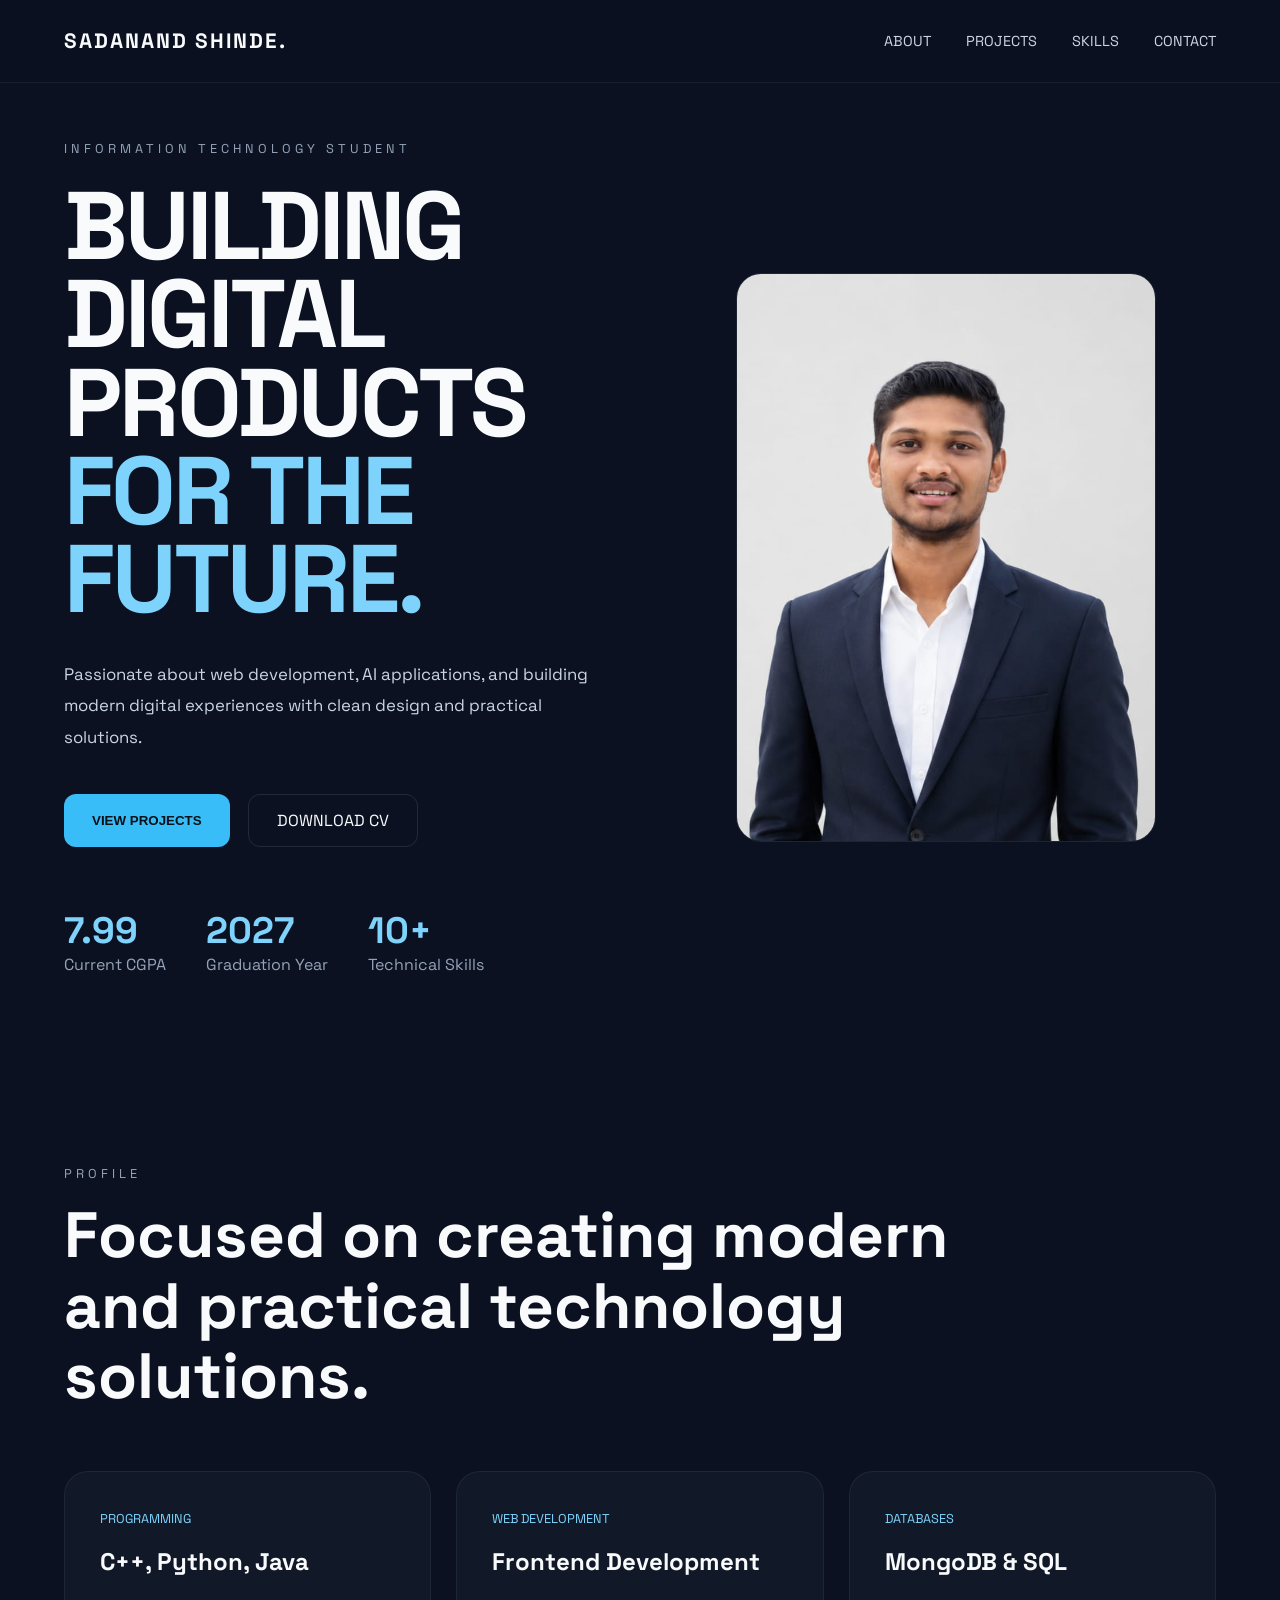
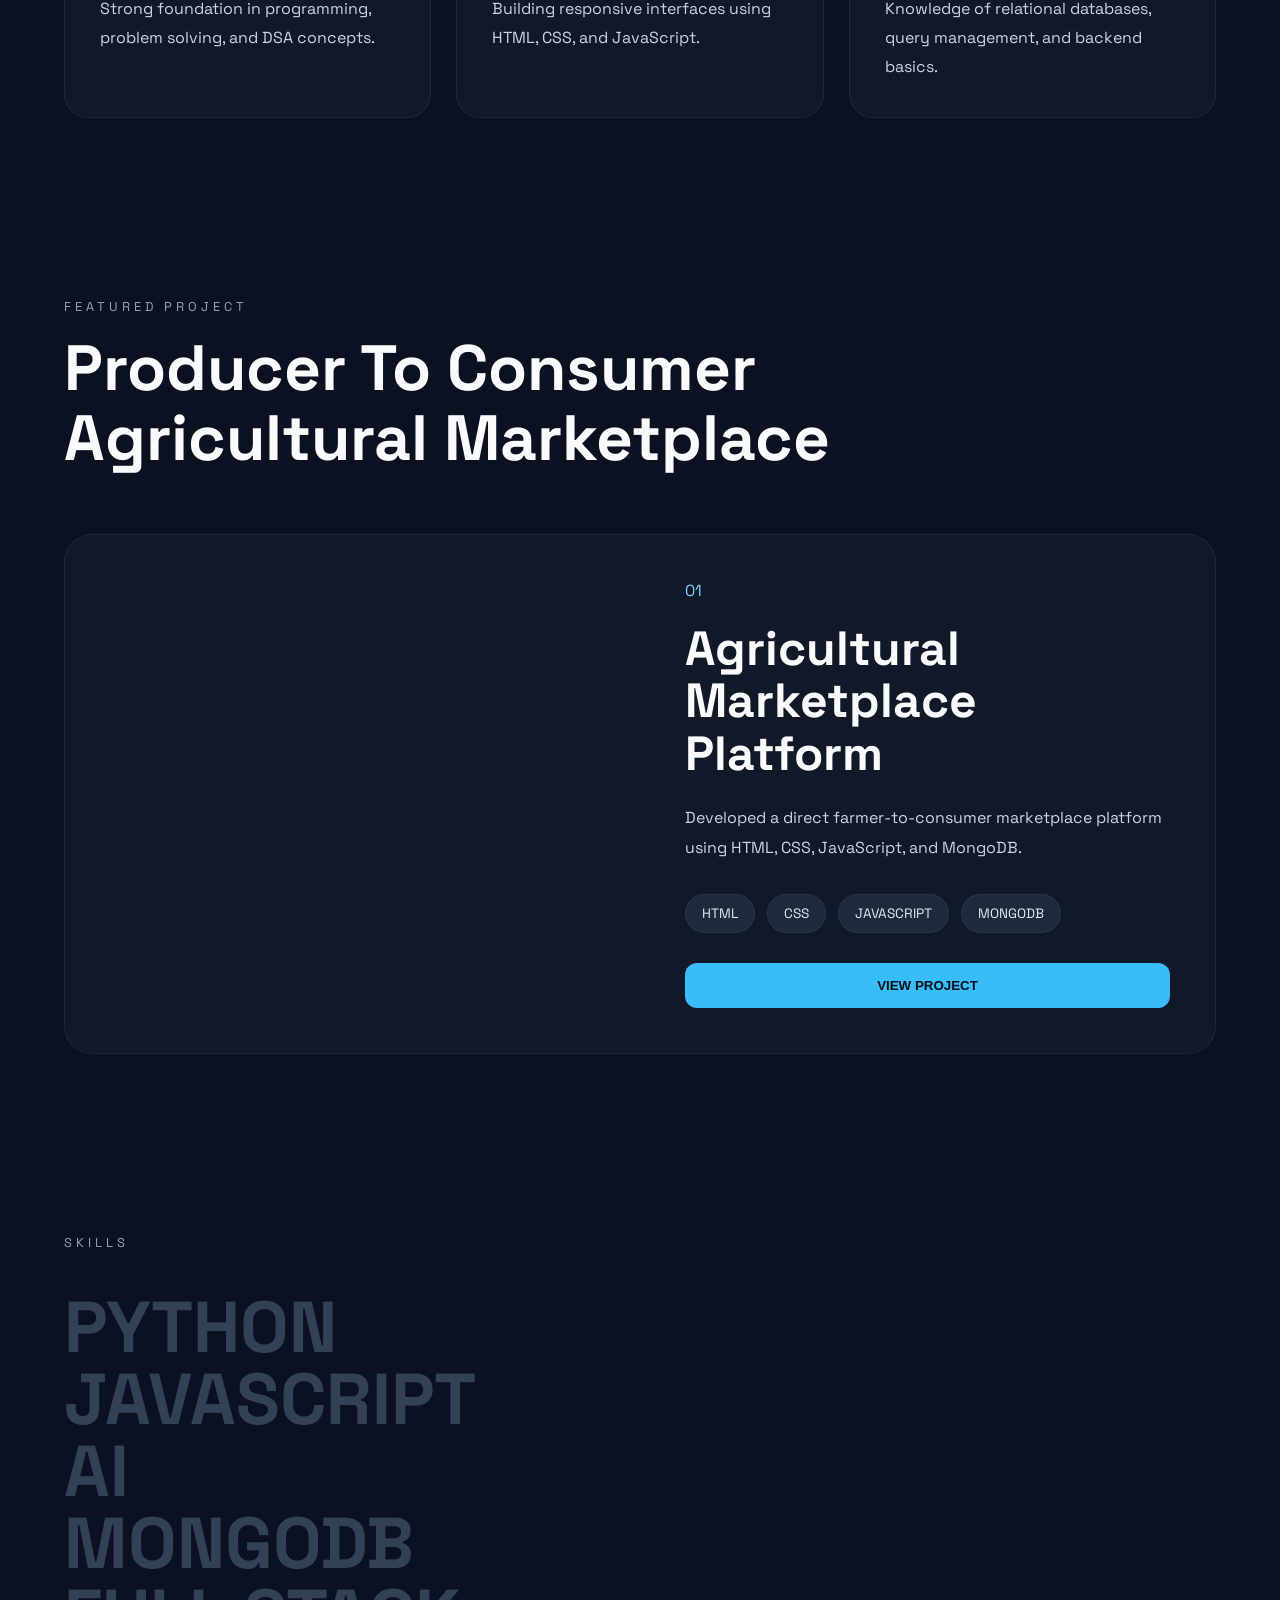
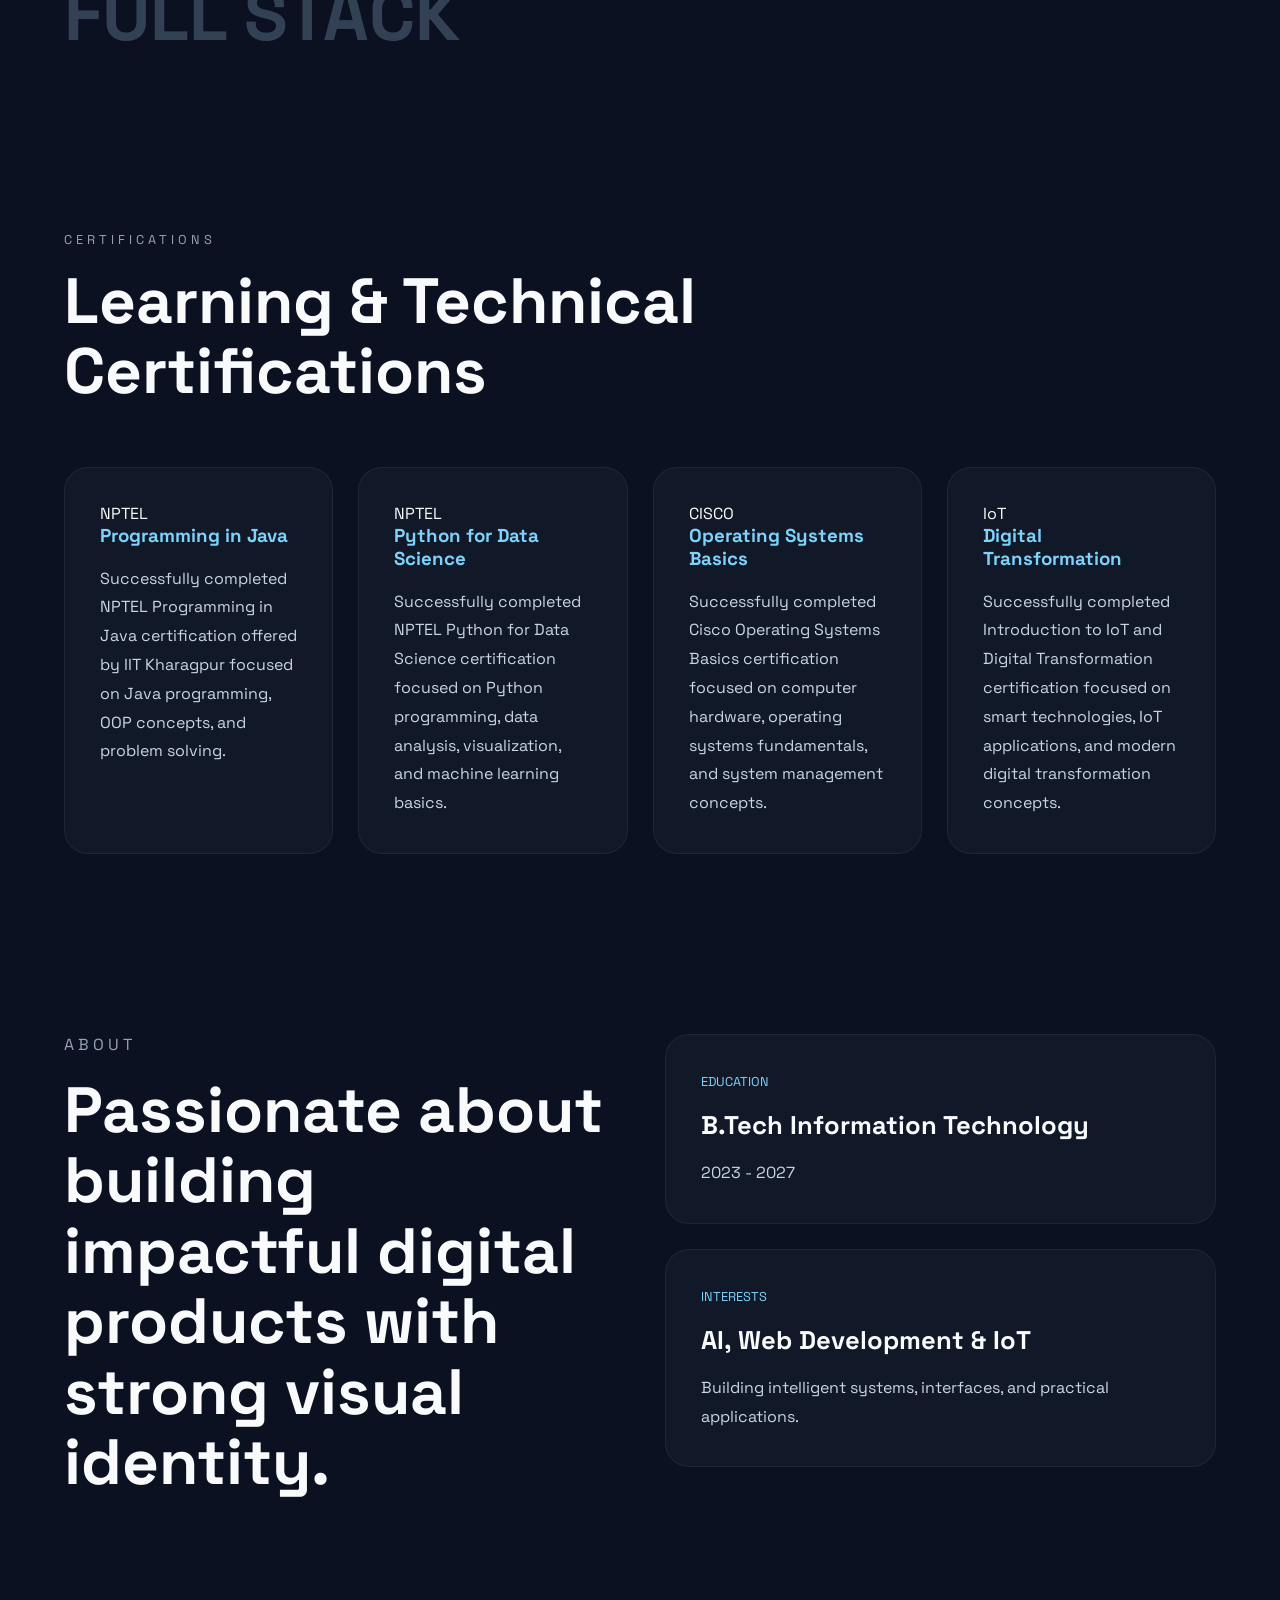
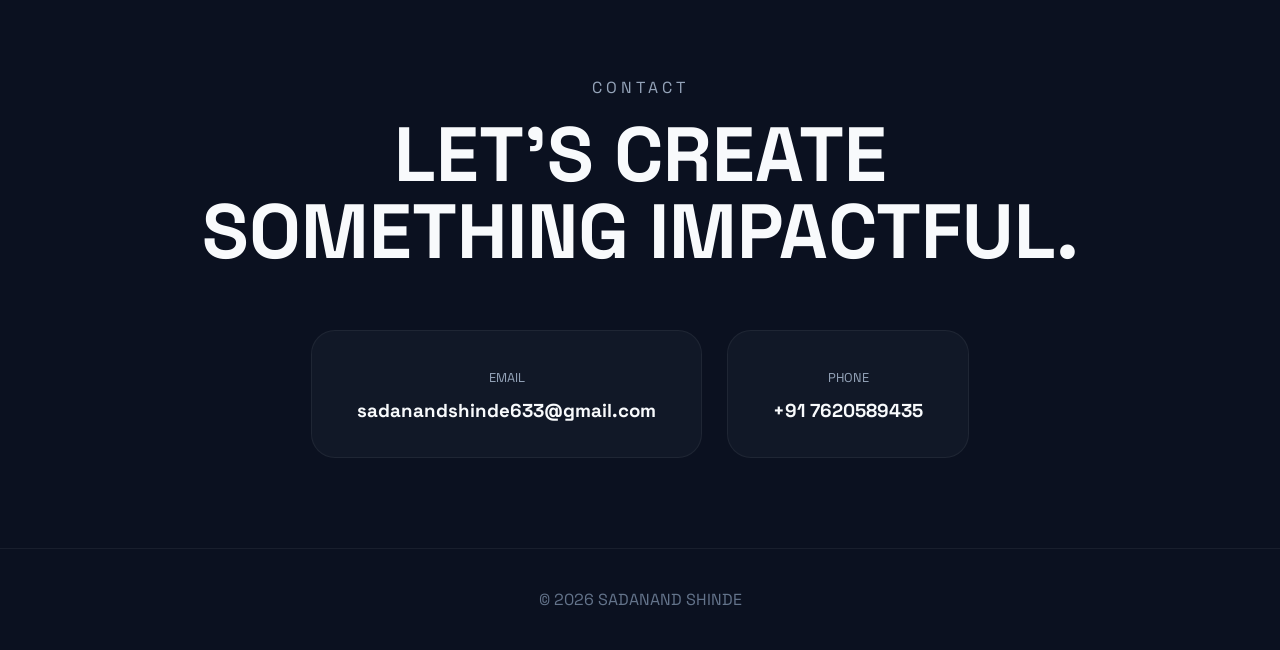
==== index.html @ 01c7fc52 "portfolio upload" ====
<!-- index.html -->

<!DOCTYPE html>
<html lang="en">
<head>
  <meta charset="UTF-8" />
  <meta name="viewport" content="width=device-width, initial-scale=1.0"/>

  <title>Sadanand Shinde | Portfolio</title>

  <link rel="stylesheet" href="style.css">

  <link rel="preconnect" href="https://fonts.googleapis.com">
  <link rel="preconnect" href="https://fonts.gstatic.com" crossorigin>

  <link href="https://fonts.googleapis.com/css2?family=Space+Grotesk:wght@300;400;500;700&display=swap" rel="stylesheet">
</head>

<body>

  <!-- NAVBAR -->

  <nav>

    <h1>SADANAND SHINDE.</h1>

    <div class="nav-links">
      <a href="#about">ABOUT</a>
      <a href="#projects">PROJECTS</a>
      <a href="#skills">SKILLS</a>
      <a href="#contact">CONTACT</a>
    </div>

  </nav>



  <!-- HERO SECTION -->

  <section class="hero">

    <div class="hero-content">

      <p class="small-text">
        INFORMATION TECHNOLOGY STUDENT
      </p>

      <h1>
        BUILDING <br>
        DIGITAL <br>
        PRODUCTS <br>
        <span>FOR THE FUTURE.</span>
      </h1>

      <p class="hero-description">
        Passionate about web development, AI applications,
        and building modern digital experiences with clean
        design and practical solutions.
      </p>

      <div class="hero-buttons">

        <button>
          VIEW PROJECTS
        </button>

       <a href="resume.pdf" download class="outline-btn">
        DOWNLOAD CV
       </a>

      </div>


      <!-- STATS -->

      <div class="hero-stats">

        <div>
          <h2>7.99</h2>
          <p>Current CGPA</p>
        </div>

        <div>
          <h2>2027</h2>
          <p>Graduation Year</p>
        </div>

        <div>
          <h2>10+</h2>
          <p>Technical Skills</p>
        </div>

      </div>

    </div>



    <!-- IMAGE -->

    <div class="hero-image">

      <img src="photo.jpeg">

    </div>

  </section>



  <!-- PROFILE -->

  <section class="profile">

    <div class="section-title">

      <p>PROFILE</p>

      <h2>
        Focused on creating modern
        and practical technology solutions.
      </h2>

    </div>


    <div class="profile-grid">

      <div class="profile-card">

        <span>PROGRAMMING</span>

        <h3>C++, Python, Java</h3>

        <p>
          Strong foundation in programming,
          problem solving, and DSA concepts.
        </p>

      </div>


      <div class="profile-card">

        <span>WEB DEVELOPMENT</span>

        <h3>Frontend Development</h3>

        <p>
          Building responsive interfaces using
          HTML, CSS, and JavaScript.
        </p>

      </div>


      <div class="profile-card">

        <span>DATABASES</span>

        <h3>MongoDB & SQL</h3>

        <p>
          Knowledge of relational databases,
          query management, and backend basics.
        </p>

      </div>

    </div>

  </section>



  <!-- PROJECT -->

  <section class="projects" id="projects">

    <div class="section-title">

      <p>FEATURED PROJECT</p>

      <h2>
        Producer To Consumer
        Agricultural Marketplace
      </h2>

    </div>


    <div class="project-box">

      <div class="project-image"></div>


      <div class="project-content">

        <span>01</span>

        <h3>
          Agricultural Marketplace Platform
        </h3>

        <p>
          Developed a direct farmer-to-consumer
          marketplace platform using HTML,
          CSS, JavaScript, and MongoDB.
        </p>


        <div class="stack">

          <div>HTML</div>
          <div>CSS</div>
          <div>JAVASCRIPT</div>
          <div>MONGODB</div>

        </div>


        <button>
          VIEW PROJECT
        </button>

      </div>

    </div>

  </section>



  <!-- SKILLS -->

  <section class="skills" id="skills">

    <div class="section-title">

      <p>SKILLS</p>

    </div>


    <div class="skills-text">

      <h2>PYTHON</h2>
      <h2>JAVASCRIPT</h2>
      <h2>AI</h2>
      <h2>MONGODB</h2>
      <h2>FULL STACK</h2>

    </div>

  </section>



  <!-- CERTIFICATIONS -->

  <section class="certifications">

    <div class="section-title">

      <p>CERTIFICATIONS</p>

      <h2>
        Learning & Technical Certifications
      </h2>

    </div>


    <div class="certification-grid">
         <!-- JAVA -->

    <div class="certification-card">

      <span>NPTEL</span>

      <h3>
        Programming in Java
      </h3>

      <p>
        Successfully completed NPTEL Programming in Java
        certification offered by IIT Kharagpur focused on
        Java programming, OOP concepts, and problem solving.
      </p>

    </div>

     <!-- PYTHON -->

<div class="certification-card">

  <span>NPTEL</span>

  <h3>
    Python for Data Science
  </h3>

  <p>
    Successfully completed NPTEL Python for Data Science
    certification focused on Python programming,
    data analysis, visualization, and machine learning basics.
  </p>

</div>


     <!-- CISCO -->

<div class="certification-card">

  <span>CISCO</span>

  <h3>
    Operating Systems Basics
  </h3>

  <p>
    Successfully completed Cisco Operating Systems Basics
    certification focused on computer hardware,
    operating systems fundamentals, and system management concepts.
  </p>

</div>



<!-- IoT -->

<div class="certification-card">

  <span>IoT</span>

  <h3>
    Digital Transformation
  </h3>

  <p>
    Successfully completed Introduction to IoT and Digital Transformation
    certification focused on smart technologies,
    IoT applications, and modern digital transformation concepts.
  </p>

</div>
  </section>



  <!-- ABOUT -->

  <section class="about" id="about">

    <div class="about-left">

      <p>ABOUT</p>

      <h2>
        Passionate about building
        impactful digital products
        with strong visual identity.
      </h2>

    </div>


    <div class="about-right">

      <div class="about-card">

        <span>EDUCATION</span>

        <h3>
          B.Tech Information Technology
        </h3>

        <p>
          2023 - 2027
        </p>

      </div>


      <div class="about-card">

        <span>INTERESTS</span>

        <h3>
          AI, Web Development & IoT
        </h3>

        <p>
          Building intelligent systems,
          interfaces, and practical applications.
        </p>

      </div>

    </div>

  </section>



  <!-- CONTACT -->

  <section class="contact" id="contact">

    <p>CONTACT</p>

    <h2>
      LET'S CREATE <br>
      SOMETHING IMPACTFUL.
    </h2>


    <div class="contact-info">

      <div>

        <span>EMAIL</span>

        <h3>
          sadanandshinde633@gmail.com
        </h3>

      </div>


      <div>

        <span>PHONE</span>

        <h3>
          +91 7620589435
        </h3>

      </div>

    </div>

  </section>



  <!-- FOOTER -->

  <footer>

    © 2026 SADANAND SHINDE

  </footer>

</body>
</html>
---- style.css ----
/* style.css */

*{
  margin:0;
  padding:0;
  box-sizing:border-box;
}

html{
  scroll-behavior:smooth;
}

body{
  font-family:'Space Grotesk',sans-serif;
  background:#0b1120;
  color:#f8fafc;
  overflow-x:hidden;
}



/* NAVBAR */

nav{
  width:100%;
  padding:28px clamp(20px,5vw,7%);
  display:flex;
  justify-content:space-between;
  align-items:center;

  position:fixed;
  top:0;
  z-index:1000;

  background:rgba(11,17,32,0.9);

  backdrop-filter:blur(10px);

  border-bottom:
  1px solid rgba(255,255,255,0.06);
}

nav h1{
  font-size:1.3rem;
  letter-spacing:2px;
}

.nav-links{
  display:flex;
  gap:35px;
}

.nav-links a{
  text-decoration:none;
  color:#cbd5e1;
  transition:0.3s;
  font-size:0.9rem;
}

.nav-links a:hover{
  color:#7dd3fc;
}



/* HERO */

.hero{
  min-height:100vh;

  padding:
  140px clamp(20px,5vw,7%)
  100px;

  display:grid;

  grid-template-columns:
  repeat(auto-fit,minmax(320px,1fr));

  gap:70px;

  align-items:center;
}

.small-text{
  font-size:0.8rem;
  letter-spacing:4px;
  color:#94a3b8;
  margin-bottom:25px;
}

.hero h1{

  font-size:
  clamp(3rem,8vw,6rem);

  line-height:0.92;

  font-weight:700;

  letter-spacing:-3px;
}

.hero h1 span{
  color:#7dd3fc;
}

.hero-description{
  margin-top:35px;
  max-width:600px;

  color:#cbd5e1;

  line-height:1.9;

  font-size:1.05rem;
}



/* BUTTONS */

.hero-buttons{
  margin-top:40px;

  display:flex;
  gap:18px;

  flex-wrap:wrap;
}

.hero-buttons button,
.project-content button{

  padding:15px 28px;

  border:none;

  border-radius:12px;

  cursor:pointer;

  transition:0.3s;

  font-weight:600;
}

.hero-buttons button,
.project-content button{
  background:#38bdf8;
  color:#081018;
}

.hero-buttons button:hover,
.project-content button:hover{
  transform:translateY(-4px);
}

.outline{
  background:transparent !important;

  color:#f8fafc !important;

  border:
  1px solid rgba(255,255,255,0.1)
  !important;
}



/* HERO IMAGE */

.hero-image{
  display:flex;
  justify-content:center;
}

.hero-image img{
  width:100%;
  max-width:420px;

  border-radius:25px;

  border:
  1px solid rgba(255,255,255,0.08);

  display:block;
}



/* STATS */

.hero-stats{
  margin-top:60px;

  display:flex;
  gap:40px;

  flex-wrap:wrap;
}

.hero-stats h2{
  font-size:2.3rem;
  color:#7dd3fc;
}

.hero-stats p{
  color:#94a3b8;
}



/* GENERAL */

section{
  padding:
  90px clamp(20px,5vw,7%);
}

.section-title p{
  color:#94a3b8;

  letter-spacing:4px;

  margin-bottom:18px;

  font-size:0.8rem;
}

.section-title h2{

  font-size:
  clamp(2rem,5vw,4rem);

  line-height:1.1;

  max-width:900px;
}



/* PROFILE */

.profile-grid{
  margin-top:60px;

  display:grid;

  grid-template-columns:
  repeat(auto-fit,minmax(260px,1fr));

  gap:25px;
}

.profile-card{
  background:#111827;

  border:
  1px solid rgba(255,255,255,0.06);

  border-radius:24px;

  padding:35px;
}

.profile-card span{
  color:#7dd3fc;

  font-size:0.8rem;
}

.profile-card h3{
  margin:18px 0;

  font-size:1.5rem;
}

.profile-card p{
  color:#cbd5e1;

  line-height:1.8;
}



/* PROJECT */

.project-box{
  margin-top:60px;

  background:#111827;

  border:
  1px solid rgba(255,255,255,0.06);

  border-radius:28px;

  overflow:hidden;

  display:grid;

  grid-template-columns:
  repeat(auto-fit,minmax(300px,1fr));
}

.project-image{
  min-height:450px;

  background:
  url('https://images.unsplash.com/photo-1498050108023-c5249f4df085?q=80&w=1200&auto=format&fit=crop')
  center/cover;
}

.project-content{
  padding:45px;

  display:flex;

  flex-direction:column;

  justify-content:center;
}

.project-content span{
  color:#7dd3fc;
}

.project-content h3{

  font-size:
  clamp(2rem,4vw,3rem);

  margin:22px 0;

  line-height:1.1;
}

.project-content p{
  color:#cbd5e1;

  line-height:1.9;
}



/* STACK */

.stack{
  display:flex;

  flex-wrap:wrap;

  gap:12px;

  margin:30px 0;
}

.stack div{
  padding:10px 16px;

  background:#1e293b;

  border-radius:100px;

  color:#e2e8f0;

  font-size:0.85rem;

  border:
  1px solid rgba(255,255,255,0.05);
}



/* SKILLS */

.skills-text{
  margin-top:40px;
}

.skills-text h2{

  font-size:
  clamp(2rem,6vw,4.5rem);

  color:#334155;

  transition:0.3s;

  line-height:1;
}

.skills-text h2:hover{
  color:#f8fafc;

  padding-left:10px;
}



/* CERTIFICATIONS */

.certification-grid{
  margin-top:60px;

  display:grid;

  grid-template-columns:
  repeat(auto-fit,minmax(260px,1fr));

  gap:25px;
}

.certification-card{
  background:#111827;

  padding:35px;

  border-radius:24px;

  border:
  1px solid rgba(255,255,255,0.06);
}

.certification-card h3{
  color:#7dd3fc;

  margin-bottom:18px;
}

.certification-card p{
  color:#cbd5e1;

  line-height:1.8;
}



/* ABOUT */

.about{
  display:grid;

  grid-template-columns:
  repeat(auto-fit,minmax(300px,1fr));

  gap:50px;
}

.about-left p{
  color:#94a3b8;

  letter-spacing:4px;

  margin-bottom:20px;
}

.about-left h2{

  font-size:
  clamp(2rem,5vw,4rem);

  line-height:1.1;
}

.about-right{
  display:flex;

  flex-direction:column;

  gap:25px;
}

.about-card{
  background:#111827;

  padding:35px;

  border-radius:24px;

  border:
  1px solid rgba(255,255,255,0.06);
}

.about-card span{
  color:#7dd3fc;

  font-size:0.8rem;
}

.about-card h3{
  margin:18px 0;

  font-size:1.6rem;
}

.about-card p{
  color:#cbd5e1;

  line-height:1.8;
}



/* CONTACT */

.contact{
  text-align:center;
}

.contact p{
  color:#94a3b8;

  letter-spacing:4px;

  margin-bottom:18px;
}

.contact h2{

  font-size:
  clamp(2.5rem,6vw,5rem);

  line-height:1;
}

.contact-info{
  margin-top:60px;

  display:flex;

  justify-content:center;

  flex-wrap:wrap;

  gap:25px;
}

.contact-info div{
  background:#111827;

  padding:35px 45px;

  border-radius:24px;

  border:
  1px solid rgba(255,255,255,0.06);
}

.contact-info span{
  color:#94a3b8;

  font-size:0.8rem;
}

.contact-info h3{
  margin-top:12px;
}



/* FOOTER */

footer{
  padding:40px;

  text-align:center;

  color:#64748b;

  border-top:
  1px solid rgba(255,255,255,0.06);
}



/* MOBILE */

@media(max-width:1000px){

  .hero,
  .about{
    text-align:center;
  }

  .hero-buttons,
  .hero-stats,
  .contact-info{
    justify-content:center;
  }

  .nav-links{
    display:none;
  }

  .project-content,
  .profile-card,
  .certification-card,
  .about-card{
    padding:30px;
  }
}

.outline-btn{
  padding:15px 28px;
  border-radius:12px;
  border:1px solid rgba(255,255,255,0.1);
  text-decoration:none;
  color:#f8fafc;
  transition:0.3s;
}

.outline-btn:hover{
  background:#38bdf8;
  color:#081018;
}
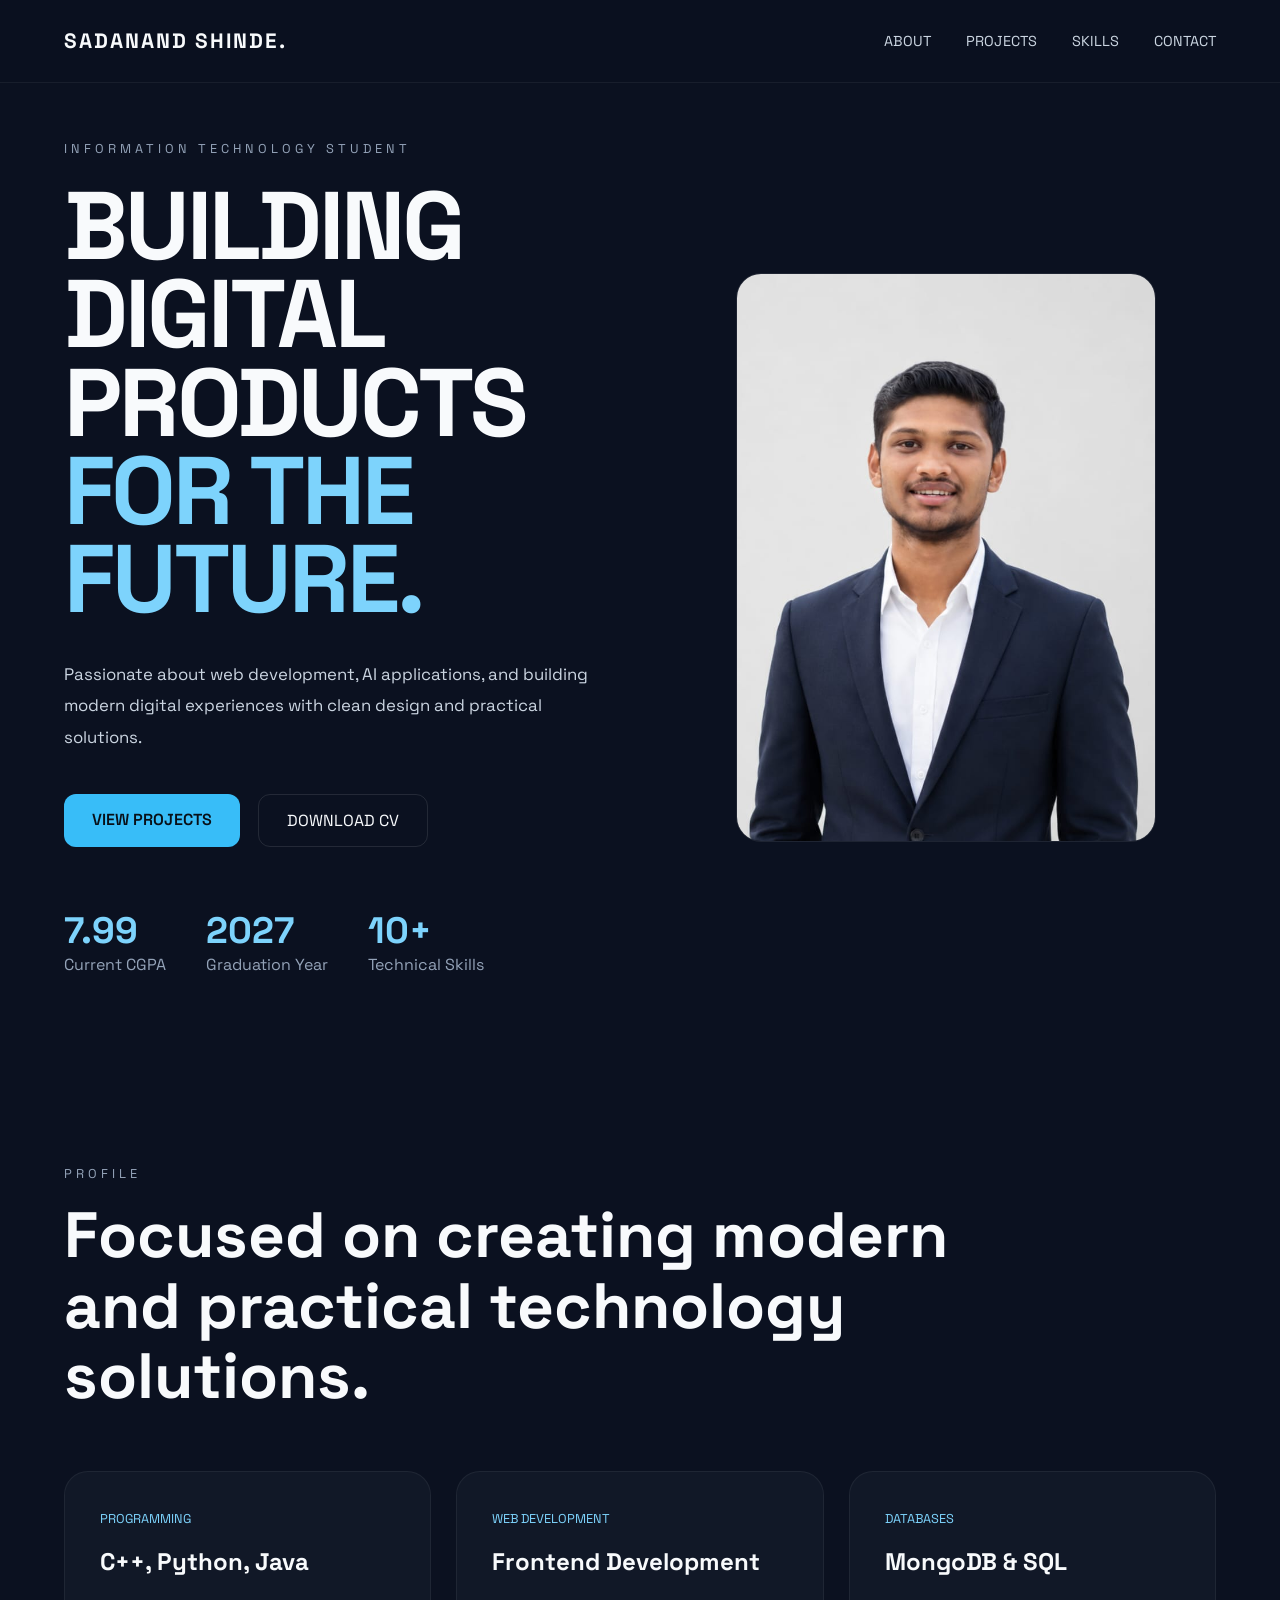
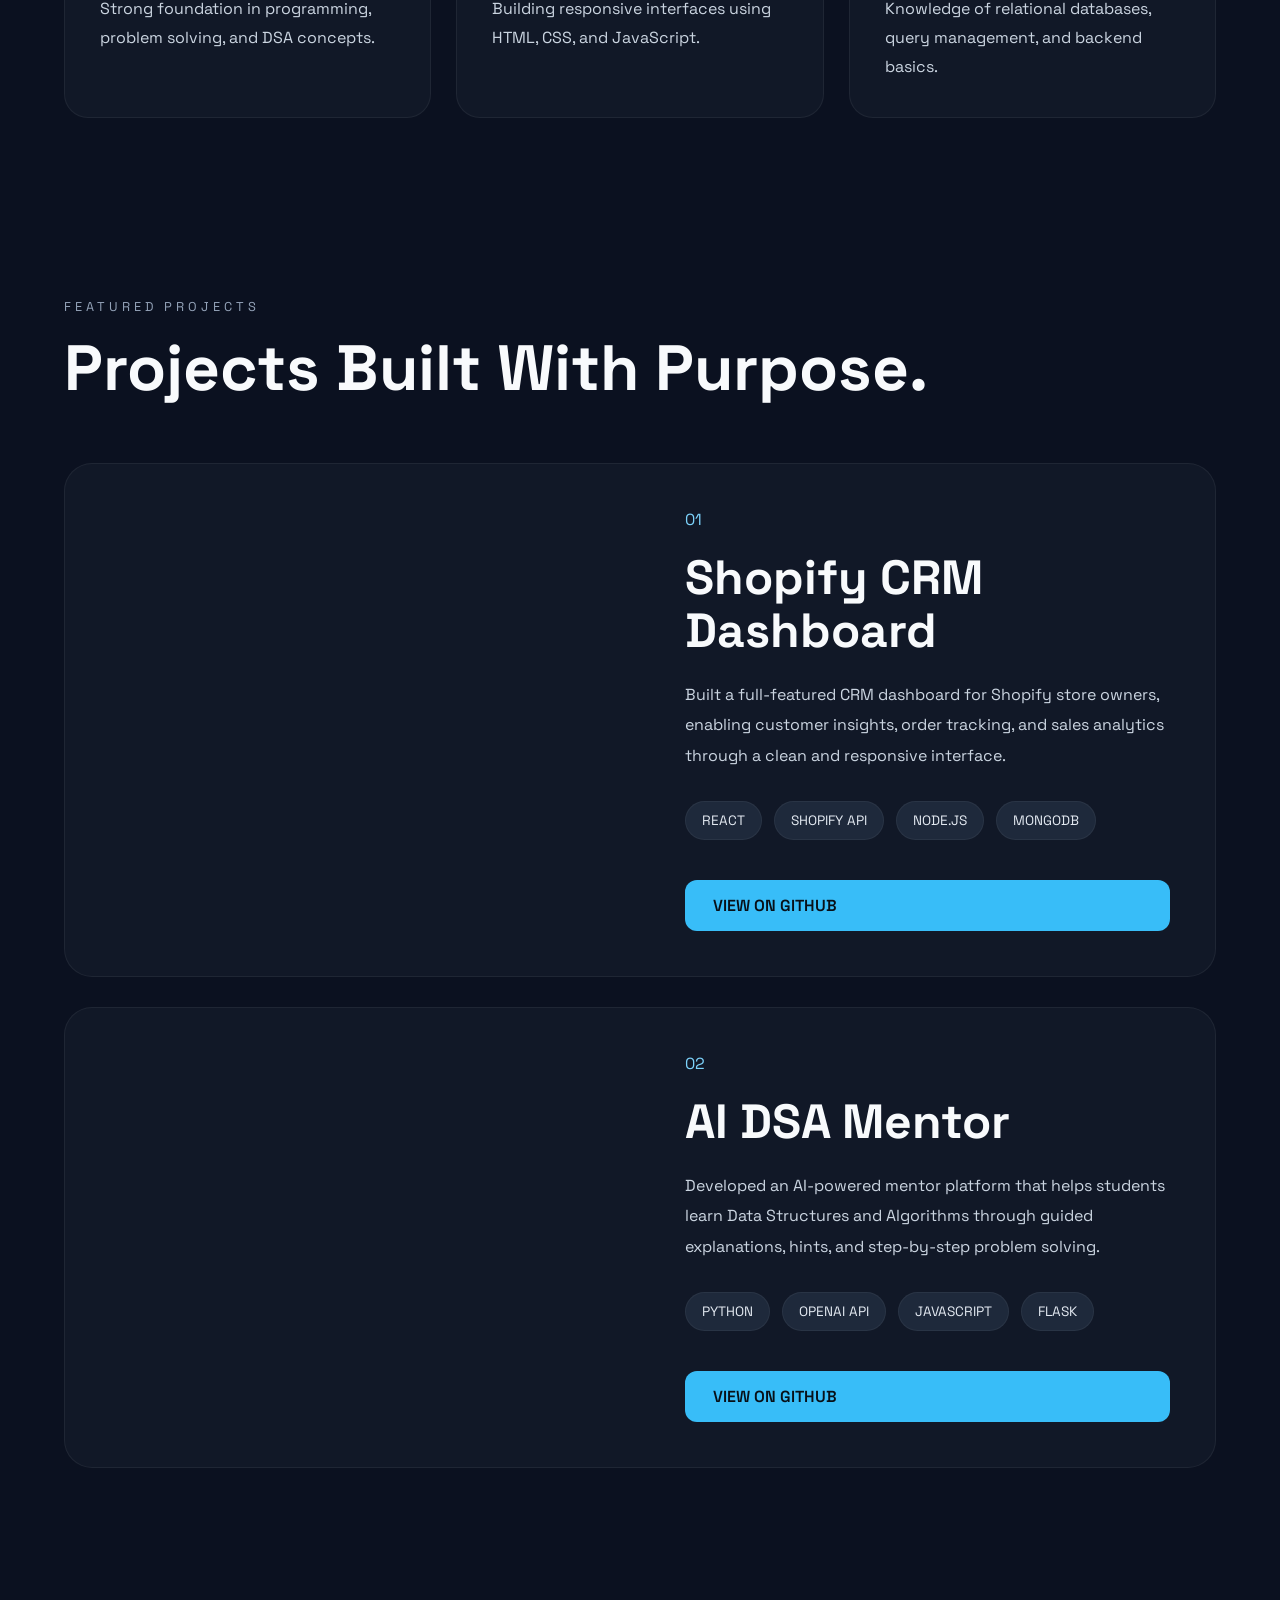
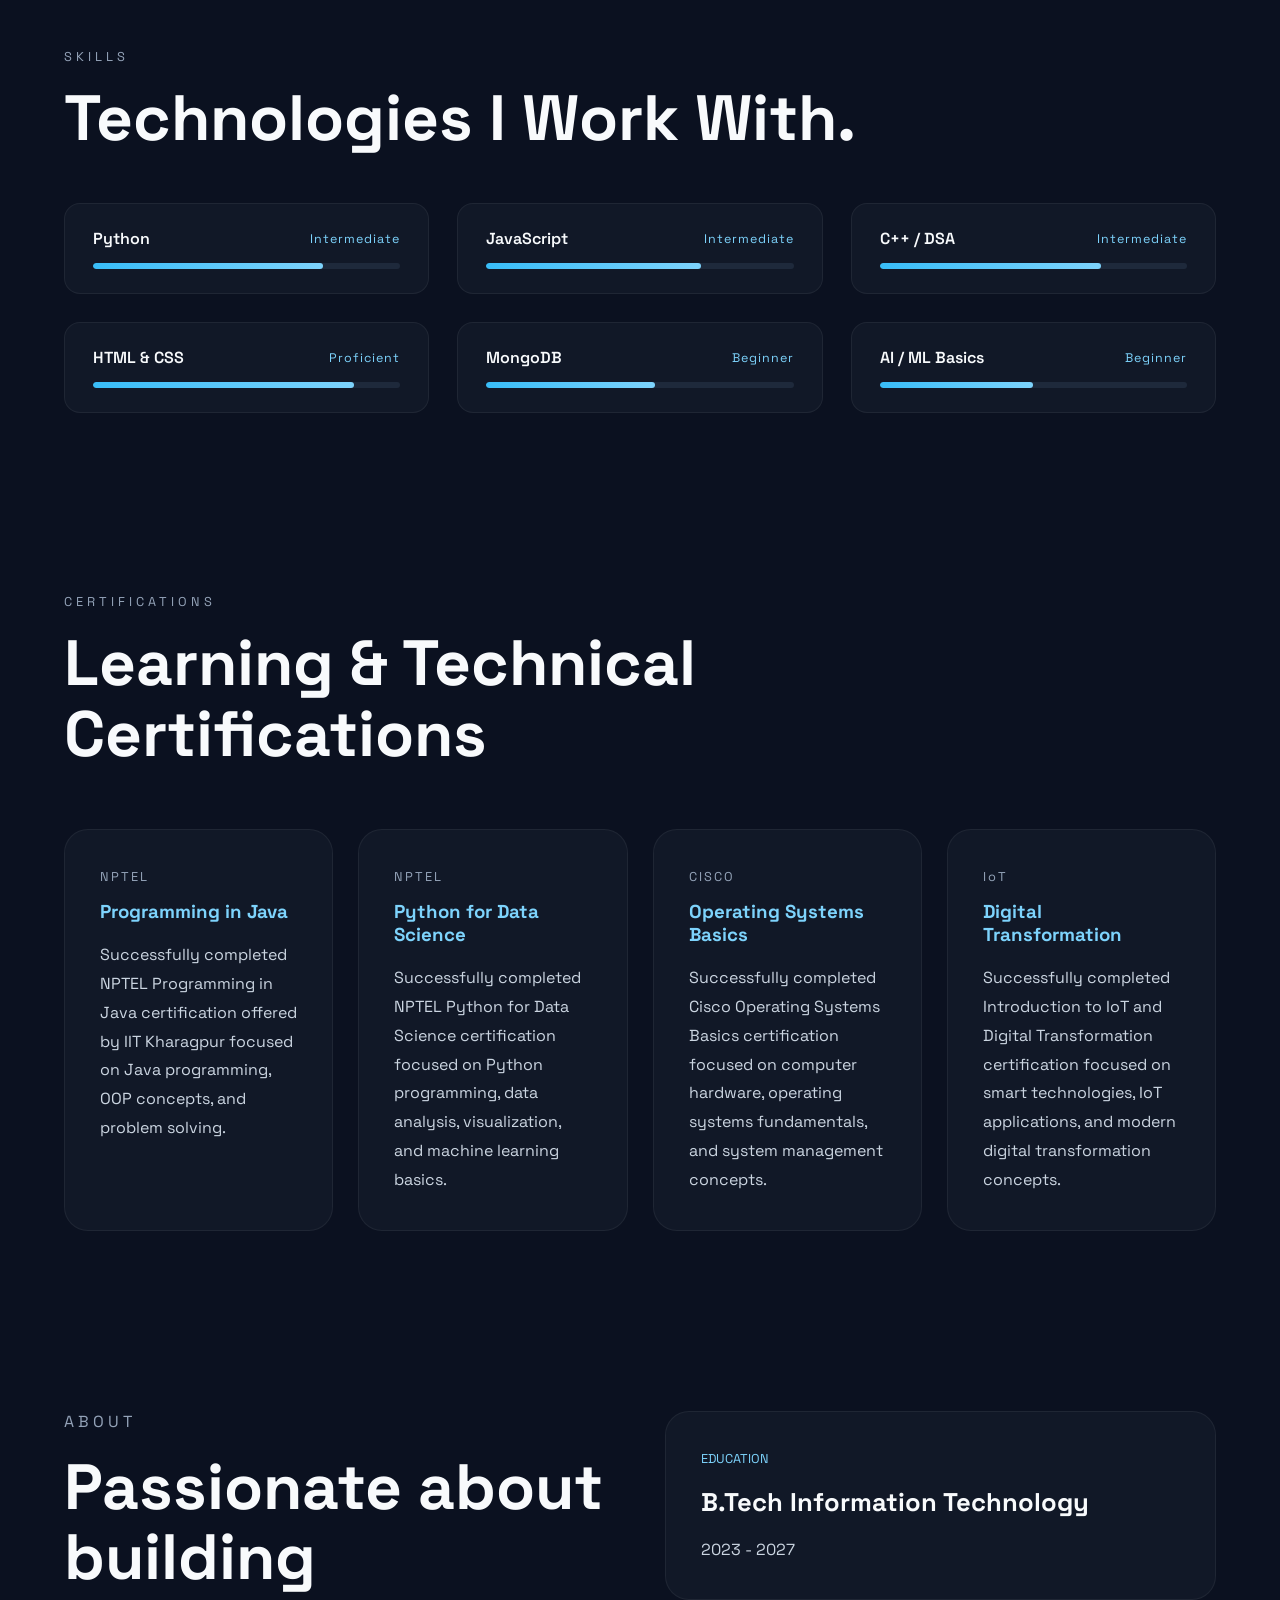
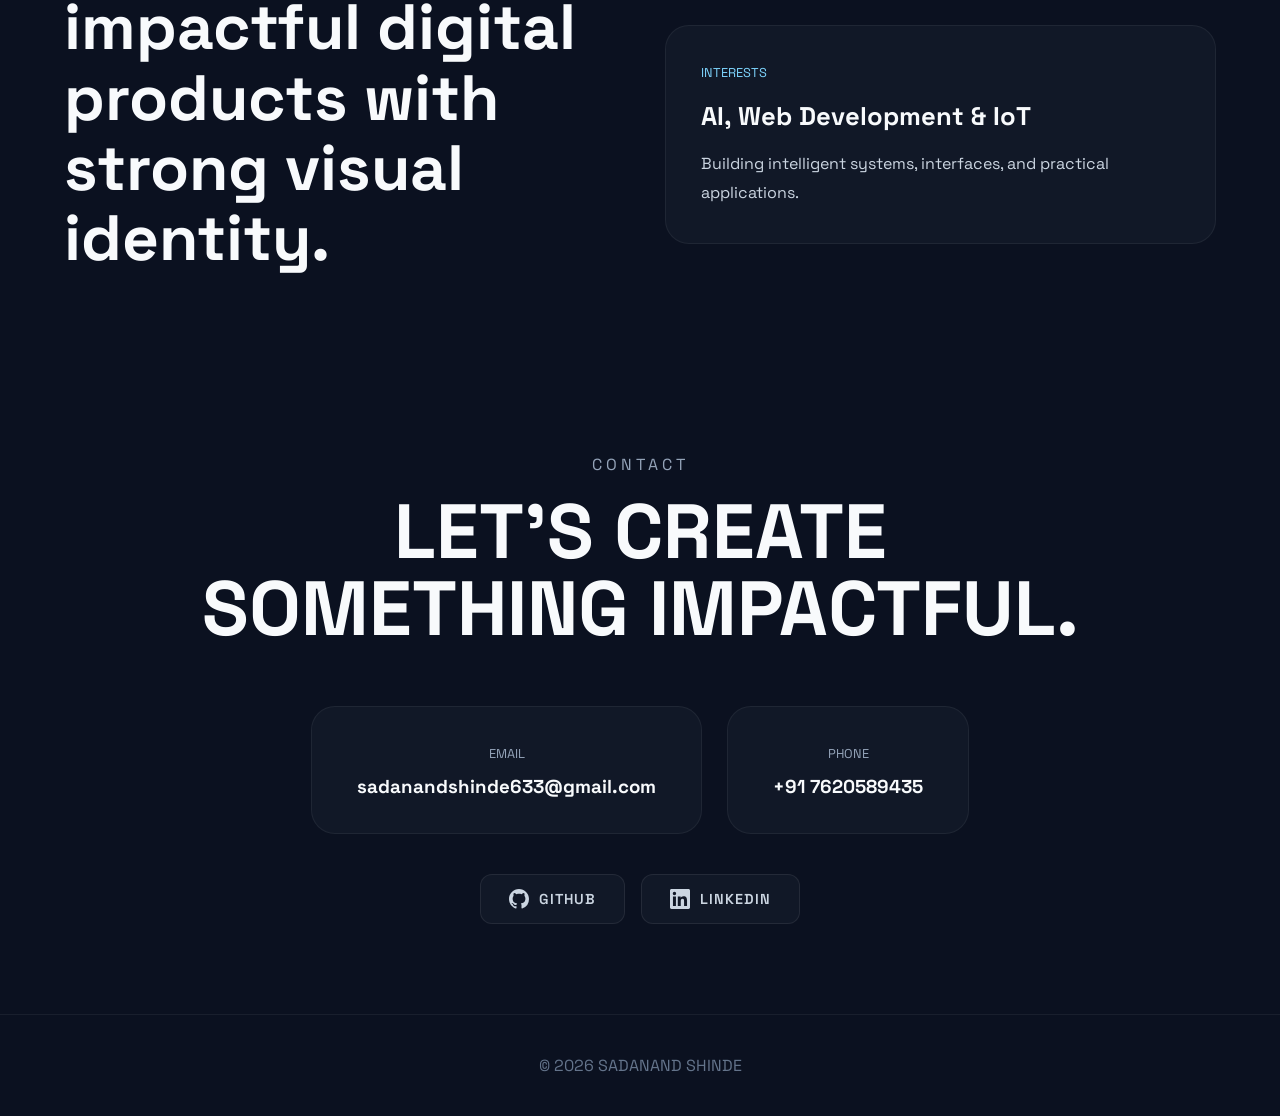
==== commit 673aff30: "Update portfolio: new projects, hamburger menu, skills section, social links" ====
--- a/index.html
+++ b/index.html
@@ -5,45 +5,41 @@
 <head>
   <meta charset="UTF-8" />
   <meta name="viewport" content="width=device-width, initial-scale=1.0"/>
-
   <title>Sadanand Shinde | Portfolio</title>
-
   <link rel="stylesheet" href="style.css">
-
   <link rel="preconnect" href="https://fonts.googleapis.com">
   <link rel="preconnect" href="https://fonts.gstatic.com" crossorigin>
-
   <link href="https://fonts.googleapis.com/css2?family=Space+Grotesk:wght@300;400;500;700&display=swap" rel="stylesheet">
 </head>
 
 <body>
 
   <!-- NAVBAR -->
-
   <nav>
-
     <h1>SADANAND SHINDE.</h1>
 
-    <div class="nav-links">
-      <a href="#about">ABOUT</a>
-      <a href="#projects">PROJECTS</a>
-      <a href="#skills">SKILLS</a>
-      <a href="#contact">CONTACT</a>
-    </div>
-
+    <div class="nav-links" id="navLinks">
+      <a href="#about" onclick="closeMenu()">ABOUT</a>
+      <a href="#projects" onclick="closeMenu()">PROJECTS</a>
+      <a href="#skills" onclick="closeMenu()">SKILLS</a>
+      <a href="#contact" onclick="closeMenu()">CONTACT</a>
+    </div>
+
+    <button class="hamburger" id="hamburger" onclick="toggleMenu()" aria-label="Toggle menu">
+      <span></span>
+      <span></span>
+      <span></span>
+    </button>
   </nav>
 
 
 
   <!-- HERO SECTION -->
-
   <section class="hero">
 
     <div class="hero-content">
 
-      <p class="small-text">
-        INFORMATION TECHNOLOGY STUDENT
-      </p>
+      <p class="small-text">INFORMATION TECHNOLOGY STUDENT</p>
 
       <h1>
         BUILDING <br>
@@ -59,49 +55,32 @@
       </p>
 
       <div class="hero-buttons">
-
-        <button>
-          VIEW PROJECTS
-        </button>
-
-       <a href="resume.pdf" download class="outline-btn">
-        DOWNLOAD CV
-       </a>
-
-      </div>
-
+        <a href="#projects" class="primary-btn">VIEW PROJECTS</a>
+        <a href="resume.pdf" download class="outline-btn">DOWNLOAD CV</a>
+      </div>
 
       <!-- STATS -->
-
       <div class="hero-stats">
-
         <div>
           <h2>7.99</h2>
           <p>Current CGPA</p>
         </div>
-
         <div>
           <h2>2027</h2>
           <p>Graduation Year</p>
         </div>
-
         <div>
           <h2>10+</h2>
           <p>Technical Skills</p>
         </div>
-
-      </div>
-
-    </div>
-
-
+      </div>
+
+    </div>
 
     <!-- IMAGE -->
-
     <div class="hero-image">
-
-      <img src="photo.jpeg">
-
+      <img src="photo.jpeg" alt="Sadanand Shinde"
+        onerror="this.onerror=null;this.src='https://ui-avatars.com/api/?name=Sadanand+Shinde&size=420&background=111827&color=7dd3fc&font-size=0.35&bold=true'">
     </div>
 
   </section>
@@ -109,294 +88,217 @@
 
 
   <!-- PROFILE -->
-
   <section class="profile">
 
     <div class="section-title">
-
       <p>PROFILE</p>
-
-      <h2>
-        Focused on creating modern
-        and practical technology solutions.
-      </h2>
-
-    </div>
-
+      <h2>Focused on creating modern and practical technology solutions.</h2>
+    </div>
 
     <div class="profile-grid">
 
       <div class="profile-card">
-
         <span>PROGRAMMING</span>
-
         <h3>C++, Python, Java</h3>
-
+        <p>Strong foundation in programming, problem solving, and DSA concepts.</p>
+      </div>
+
+      <div class="profile-card">
+        <span>WEB DEVELOPMENT</span>
+        <h3>Frontend Development</h3>
+        <p>Building responsive interfaces using HTML, CSS, and JavaScript.</p>
+      </div>
+
+      <div class="profile-card">
+        <span>DATABASES</span>
+        <h3>MongoDB & SQL</h3>
+        <p>Knowledge of relational databases, query management, and backend basics.</p>
+      </div>
+
+    </div>
+
+  </section>
+
+
+
+  <!-- PROJECTS -->
+  <section class="projects" id="projects">
+
+    <div class="section-title">
+      <p>FEATURED PROJECTS</p>
+      <h2>Projects Built With Purpose.</h2>
+    </div>
+
+    <!-- PROJECT 01 -->
+    <div class="project-box">
+      <div class="project-image project-image-crm"></div>
+      <div class="project-content">
+        <span>01</span>
+        <h3>Shopify CRM Dashboard</h3>
         <p>
-          Strong foundation in programming,
-          problem solving, and DSA concepts.
+          Built a full-featured CRM dashboard for Shopify store owners,
+          enabling customer insights, order tracking, and sales analytics
+          through a clean and responsive interface.
         </p>
-
-      </div>
-
-
-      <div class="profile-card">
-
-        <span>WEB DEVELOPMENT</span>
-
-        <h3>Frontend Development</h3>
-
+        <div class="stack">
+          <div>REACT</div>
+          <div>SHOPIFY API</div>
+          <div>NODE.JS</div>
+          <div>MONGODB</div>
+        </div>
+        <a href="https://github.com/sadanandshinde" target="_blank" class="project-btn">VIEW ON GITHUB</a>
+      </div>
+    </div>
+
+    <!-- PROJECT 02 -->
+    <div class="project-box" style="margin-top:30px;">
+      <div class="project-image project-image-dsa"></div>
+      <div class="project-content">
+        <span>02</span>
+        <h3>AI DSA Mentor</h3>
         <p>
-          Building responsive interfaces using
-          HTML, CSS, and JavaScript.
+          Developed an AI-powered mentor platform that helps students learn
+          Data Structures and Algorithms through guided explanations,
+          hints, and step-by-step problem solving.
         </p>
-
-      </div>
-
-
-      <div class="profile-card">
-
-        <span>DATABASES</span>
-
-        <h3>MongoDB & SQL</h3>
-
-        <p>
-          Knowledge of relational databases,
-          query management, and backend basics.
-        </p>
-
-      </div>
-
-    </div>
-
-  </section>
-
-
-
-  <!-- PROJECT -->
-
-  <section class="projects" id="projects">
+        <div class="stack">
+          <div>PYTHON</div>
+          <div>OPENAI API</div>
+          <div>JAVASCRIPT</div>
+          <div>FLASK</div>
+        </div>
+        <a href="https://github.com/sadanandshinde" target="_blank" class="project-btn">VIEW ON GITHUB</a>
+      </div>
+    </div>
+
+  </section>
+
+
+
+  <!-- SKILLS -->
+  <section class="skills" id="skills">
 
     <div class="section-title">
-
-      <p>FEATURED PROJECT</p>
-
-      <h2>
-        Producer To Consumer
-        Agricultural Marketplace
-      </h2>
-
-    </div>
-
-
-    <div class="project-box">
-
-      <div class="project-image"></div>
-
-
-      <div class="project-content">
-
-        <span>01</span>
-
-        <h3>
-          Agricultural Marketplace Platform
-        </h3>
-
-        <p>
-          Developed a direct farmer-to-consumer
-          marketplace platform using HTML,
-          CSS, JavaScript, and MongoDB.
-        </p>
-
-
-        <div class="stack">
-
-          <div>HTML</div>
-          <div>CSS</div>
-          <div>JAVASCRIPT</div>
-          <div>MONGODB</div>
-
-        </div>
-
-
-        <button>
-          VIEW PROJECT
-        </button>
-
-      </div>
-
-    </div>
-
-  </section>
-
-
-
-  <!-- SKILLS -->
-
-  <section class="skills" id="skills">
+      <p>SKILLS</p>
+      <h2>Technologies I Work With.</h2>
+    </div>
+
+    <div class="skills-grid">
+
+      <div class="skill-item">
+        <div class="skill-header">
+          <span class="skill-name">Python</span>
+          <span class="skill-level">Intermediate</span>
+        </div>
+        <div class="skill-bar"><div class="skill-fill" style="width:75%"></div></div>
+      </div>
+
+      <div class="skill-item">
+        <div class="skill-header">
+          <span class="skill-name">JavaScript</span>
+          <span class="skill-level">Intermediate</span>
+        </div>
+        <div class="skill-bar"><div class="skill-fill" style="width:70%"></div></div>
+      </div>
+
+      <div class="skill-item">
+        <div class="skill-header">
+          <span class="skill-name">C++ / DSA</span>
+          <span class="skill-level">Intermediate</span>
+        </div>
+        <div class="skill-bar"><div class="skill-fill" style="width:72%"></div></div>
+      </div>
+
+      <div class="skill-item">
+        <div class="skill-header">
+          <span class="skill-name">HTML & CSS</span>
+          <span class="skill-level">Proficient</span>
+        </div>
+        <div class="skill-bar"><div class="skill-fill" style="width:85%"></div></div>
+      </div>
+
+      <div class="skill-item">
+        <div class="skill-header">
+          <span class="skill-name">MongoDB</span>
+          <span class="skill-level">Beginner</span>
+        </div>
+        <div class="skill-bar"><div class="skill-fill" style="width:55%"></div></div>
+      </div>
+
+      <div class="skill-item">
+        <div class="skill-header">
+          <span class="skill-name">AI / ML Basics</span>
+          <span class="skill-level">Beginner</span>
+        </div>
+        <div class="skill-bar"><div class="skill-fill" style="width:50%"></div></div>
+      </div>
+
+    </div>
+
+  </section>
+
+
+
+  <!-- CERTIFICATIONS -->
+  <section class="certifications">
 
     <div class="section-title">
-
-      <p>SKILLS</p>
-
-    </div>
-
-
-    <div class="skills-text">
-
-      <h2>PYTHON</h2>
-      <h2>JAVASCRIPT</h2>
-      <h2>AI</h2>
-      <h2>MONGODB</h2>
-      <h2>FULL STACK</h2>
-
-    </div>
-
-  </section>
-
-
-
-  <!-- CERTIFICATIONS -->
-
-  <section class="certifications">
-
-    <div class="section-title">
-
       <p>CERTIFICATIONS</p>
-
-      <h2>
-        Learning & Technical Certifications
-      </h2>
-
-    </div>
-
+      <h2>Learning & Technical Certifications</h2>
+    </div>
 
     <div class="certification-grid">
-         <!-- JAVA -->
-
-    <div class="certification-card">
-
-      <span>NPTEL</span>
-
-      <h3>
-        Programming in Java
-      </h3>
-
-      <p>
-        Successfully completed NPTEL Programming in Java
-        certification offered by IIT Kharagpur focused on
-        Java programming, OOP concepts, and problem solving.
-      </p>
-
-    </div>
-
-     <!-- PYTHON -->
-
-<div class="certification-card">
-
-  <span>NPTEL</span>
-
-  <h3>
-    Python for Data Science
-  </h3>
-
-  <p>
-    Successfully completed NPTEL Python for Data Science
-    certification focused on Python programming,
-    data analysis, visualization, and machine learning basics.
-  </p>
-
-</div>
-
-
-     <!-- CISCO -->
-
-<div class="certification-card">
-
-  <span>CISCO</span>
-
-  <h3>
-    Operating Systems Basics
-  </h3>
-
-  <p>
-    Successfully completed Cisco Operating Systems Basics
-    certification focused on computer hardware,
-    operating systems fundamentals, and system management concepts.
-  </p>
-
-</div>
-
-
-
-<!-- IoT -->
-
-<div class="certification-card">
-
-  <span>IoT</span>
-
-  <h3>
-    Digital Transformation
-  </h3>
-
-  <p>
-    Successfully completed Introduction to IoT and Digital Transformation
-    certification focused on smart technologies,
-    IoT applications, and modern digital transformation concepts.
-  </p>
-
-</div>
+
+      <div class="certification-card">
+        <span>NPTEL</span>
+        <h3>Programming in Java</h3>
+        <p>Successfully completed NPTEL Programming in Java certification offered by IIT Kharagpur focused on Java programming, OOP concepts, and problem solving.</p>
+      </div>
+
+      <div class="certification-card">
+        <span>NPTEL</span>
+        <h3>Python for Data Science</h3>
+        <p>Successfully completed NPTEL Python for Data Science certification focused on Python programming, data analysis, visualization, and machine learning basics.</p>
+      </div>
+
+      <div class="certification-card">
+        <span>CISCO</span>
+        <h3>Operating Systems Basics</h3>
+        <p>Successfully completed Cisco Operating Systems Basics certification focused on computer hardware, operating systems fundamentals, and system management concepts.</p>
+      </div>
+
+      <div class="certification-card">
+        <span>IoT</span>
+        <h3>Digital Transformation</h3>
+        <p>Successfully completed Introduction to IoT and Digital Transformation certification focused on smart technologies, IoT applications, and modern digital transformation concepts.</p>
+      </div>
+
+    </div>
+
   </section>
 
 
 
   <!-- ABOUT -->
-
   <section class="about" id="about">
 
     <div class="about-left">
-
       <p>ABOUT</p>
-
-      <h2>
-        Passionate about building
-        impactful digital products
-        with strong visual identity.
-      </h2>
-
-    </div>
-
+      <h2>Passionate about building impactful digital products with strong visual identity.</h2>
+    </div>
 
     <div class="about-right">
 
       <div class="about-card">
-
         <span>EDUCATION</span>
-
-        <h3>
-          B.Tech Information Technology
-        </h3>
-
-        <p>
-          2023 - 2027
-        </p>
-
-      </div>
-
+        <h3>B.Tech Information Technology</h3>
+        <p>2023 - 2027</p>
+      </div>
 
       <div class="about-card">
-
         <span>INTERESTS</span>
-
-        <h3>
-          AI, Web Development & IoT
-        </h3>
-
-        <p>
-          Building intelligent systems,
-          interfaces, and practical applications.
-        </p>
-
+        <h3>AI, Web Development & IoT</h3>
+        <p>Building intelligent systems, interfaces, and practical applications.</p>
       </div>
 
     </div>
@@ -406,40 +308,35 @@
 
 
   <!-- CONTACT -->
-
   <section class="contact" id="contact">
 
     <p>CONTACT</p>
-
-    <h2>
-      LET'S CREATE <br>
-      SOMETHING IMPACTFUL.
-    </h2>
-
+    <h2>LET'S CREATE <br> SOMETHING IMPACTFUL.</h2>
 
     <div class="contact-info">
 
       <div>
-
         <span>EMAIL</span>
-
-        <h3>
-          sadanandshinde633@gmail.com
-        </h3>
-
-      </div>
-
+        <h3><a href="mailto:sadanandshinde633@gmail.com">sadanandshinde633@gmail.com</a></h3>
+      </div>
 
       <div>
-
         <span>PHONE</span>
-
-        <h3>
-          +91 7620589435
-        </h3>
-
-      </div>
-
+        <h3><a href="tel:+917620589435">+91 7620589435</a></h3>
+      </div>
+
+    </div>
+
+    <!-- SOCIAL LINKS -->
+    <div class="social-links">
+      <a href="https://github.com/sadanandshinde" target="_blank" class="social-btn">
+        <svg width="20" height="20" viewBox="0 0 24 24" fill="currentColor"><path d="M12 0C5.37 0 0 5.37 0 12c0 5.31 3.435 9.795 8.205 11.385.6.105.825-.255.825-.57 0-.285-.015-1.23-.015-2.235-3.015.555-3.795-.735-4.035-1.41-.135-.345-.72-1.41-1.23-1.695-.42-.225-1.02-.78-.015-.795.945-.015 1.62.87 1.845 1.23 1.08 1.815 2.805 1.305 3.495.99.105-.78.42-1.305.765-1.605-2.67-.3-5.46-1.335-5.46-5.925 0-1.305.465-2.385 1.23-3.225-.12-.3-.54-1.53.12-3.18 0 0 1.005-.315 3.3 1.23.96-.27 1.98-.405 3-.405s2.04.135 3 .405c2.295-1.56 3.3-1.23 3.3-1.23.66 1.65.24 2.88.12 3.18.765.84 1.23 1.905 1.23 3.225 0 4.605-2.805 5.625-5.475 5.925.435.375.81 1.095.81 2.22 0 1.605-.015 2.895-.015 3.3 0 .315.225.69.825.57A12.02 12.02 0 0 0 24 12c0-6.63-5.37-12-12-12z"/></svg>
+        GITHUB
+      </a>
+      <a href="https://linkedin.com/in/sadanandshinde" target="_blank" class="social-btn">
+        <svg width="20" height="20" viewBox="0 0 24 24" fill="currentColor"><path d="M20.447 20.452h-3.554v-5.569c0-1.328-.027-3.037-1.852-3.037-1.853 0-2.136 1.445-2.136 2.939v5.667H9.351V9h3.414v1.561h.046c.477-.9 1.637-1.85 3.37-1.85 3.601 0 4.267 2.37 4.267 5.455v6.286zM5.337 7.433a2.062 2.062 0 0 1-2.063-2.065 2.064 2.064 0 1 1 2.063 2.065zm1.782 13.019H3.555V9h3.564v11.452zM22.225 0H1.771C.792 0 0 .774 0 1.729v20.542C0 23.227.792 24 1.771 24h20.451C23.2 24 24 23.227 24 22.271V1.729C24 .774 23.2 0 22.222 0h.003z"/></svg>
+        LINKEDIN
+      </a>
     </div>
 
   </section>
@@ -447,12 +344,22 @@
 
 
   <!-- FOOTER -->
-
   <footer>
-
     © 2026 SADANAND SHINDE
-
   </footer>
+
+  <script>
+    function toggleMenu() {
+      const nav = document.getElementById('navLinks');
+      const btn = document.getElementById('hamburger');
+      nav.classList.toggle('open');
+      btn.classList.toggle('active');
+    }
+    function closeMenu() {
+      document.getElementById('navLinks').classList.remove('open');
+      document.getElementById('hamburger').classList.remove('active');
+    }
+  </script>
 
 </body>
 </html>
--- a/style.css
+++ b/style.css
@@ -27,17 +27,12 @@
   display:flex;
   justify-content:space-between;
   align-items:center;
-
   position:fixed;
   top:0;
   z-index:1000;
-
   background:rgba(11,17,32,0.9);
-
   backdrop-filter:blur(10px);
-
-  border-bottom:
-  1px solid rgba(255,255,255,0.06);
+  border-bottom:1px solid rgba(255,255,255,0.06);
 }
 
 nav h1{
@@ -61,24 +56,48 @@
   color:#7dd3fc;
 }
 
+/* HAMBURGER */
+
+.hamburger{
+  display:none;
+  flex-direction:column;
+  gap:5px;
+  background:none;
+  border:none;
+  cursor:pointer;
+  padding:4px;
+  z-index:1001;
+}
+
+.hamburger span{
+  display:block;
+  width:24px;
+  height:2px;
+  background:#f8fafc;
+  border-radius:2px;
+  transition:0.3s;
+}
+
+.hamburger.active span:nth-child(1){
+  transform:translateY(7px) rotate(45deg);
+}
+.hamburger.active span:nth-child(2){
+  opacity:0;
+}
+.hamburger.active span:nth-child(3){
+  transform:translateY(-7px) rotate(-45deg);
+}
+
 
 
 /* HERO */
 
 .hero{
   min-height:100vh;
-
-  padding:
-  140px clamp(20px,5vw,7%)
-  100px;
-
+  padding:140px clamp(20px,5vw,7%) 100px;
   display:grid;
-
-  grid-template-columns:
-  repeat(auto-fit,minmax(320px,1fr));
-
+  grid-template-columns:repeat(auto-fit,minmax(320px,1fr));
   gap:70px;
-
   align-items:center;
 }
 
@@ -90,14 +109,9 @@
 }
 
 .hero h1{
-
-  font-size:
-  clamp(3rem,8vw,6rem);
-
+  font-size:clamp(3rem,8vw,6rem);
   line-height:0.92;
-
   font-weight:700;
-
   letter-spacing:-3px;
 }
 
@@ -108,11 +122,8 @@
 .hero-description{
   margin-top:35px;
   max-width:600px;
-
   color:#cbd5e1;
-
   line-height:1.9;
-
   font-size:1.05rem;
 }
 
@@ -122,484 +133,27 @@
 
 .hero-buttons{
   margin-top:40px;
-
   display:flex;
   gap:18px;
-
   flex-wrap:wrap;
 }
 
-.hero-buttons button,
-.project-content button{
-
+.primary-btn{
   padding:15px 28px;
-
-  border:none;
-
   border-radius:12px;
-
-  cursor:pointer;
-
-  transition:0.3s;
-
-  font-weight:600;
-}
-
-.hero-buttons button,
-.project-content button{
   background:#38bdf8;
   color:#081018;
-}
-
-.hero-buttons button:hover,
-.project-content button:hover{
+  font-weight:600;
+  text-decoration:none;
+  font-family:'Space Grotesk',sans-serif;
+  font-size:1rem;
+  transition:0.3s;
+  display:inline-block;
+}
+
+.primary-btn:hover{
   transform:translateY(-4px);
-}
-
-.outline{
-  background:transparent !important;
-
-  color:#f8fafc !important;
-
-  border:
-  1px solid rgba(255,255,255,0.1)
-  !important;
-}
-
-
-
-/* HERO IMAGE */
-
-.hero-image{
-  display:flex;
-  justify-content:center;
-}
-
-.hero-image img{
-  width:100%;
-  max-width:420px;
-
-  border-radius:25px;
-
-  border:
-  1px solid rgba(255,255,255,0.08);
-
-  display:block;
-}
-
-
-
-/* STATS */
-
-.hero-stats{
-  margin-top:60px;
-
-  display:flex;
-  gap:40px;
-
-  flex-wrap:wrap;
-}
-
-.hero-stats h2{
-  font-size:2.3rem;
-  color:#7dd3fc;
-}
-
-.hero-stats p{
-  color:#94a3b8;
-}
-
-
-
-/* GENERAL */
-
-section{
-  padding:
-  90px clamp(20px,5vw,7%);
-}
-
-.section-title p{
-  color:#94a3b8;
-
-  letter-spacing:4px;
-
-  margin-bottom:18px;
-
-  font-size:0.8rem;
-}
-
-.section-title h2{
-
-  font-size:
-  clamp(2rem,5vw,4rem);
-
-  line-height:1.1;
-
-  max-width:900px;
-}
-
-
-
-/* PROFILE */
-
-.profile-grid{
-  margin-top:60px;
-
-  display:grid;
-
-  grid-template-columns:
-  repeat(auto-fit,minmax(260px,1fr));
-
-  gap:25px;
-}
-
-.profile-card{
-  background:#111827;
-
-  border:
-  1px solid rgba(255,255,255,0.06);
-
-  border-radius:24px;
-
-  padding:35px;
-}
-
-.profile-card span{
-  color:#7dd3fc;
-
-  font-size:0.8rem;
-}
-
-.profile-card h3{
-  margin:18px 0;
-
-  font-size:1.5rem;
-}
-
-.profile-card p{
-  color:#cbd5e1;
-
-  line-height:1.8;
-}
-
-
-
-/* PROJECT */
-
-.project-box{
-  margin-top:60px;
-
-  background:#111827;
-
-  border:
-  1px solid rgba(255,255,255,0.06);
-
-  border-radius:28px;
-
-  overflow:hidden;
-
-  display:grid;
-
-  grid-template-columns:
-  repeat(auto-fit,minmax(300px,1fr));
-}
-
-.project-image{
-  min-height:450px;
-
-  background:
-  url('https://images.unsplash.com/photo-1498050108023-c5249f4df085?q=80&w=1200&auto=format&fit=crop')
-  center/cover;
-}
-
-.project-content{
-  padding:45px;
-
-  display:flex;
-
-  flex-direction:column;
-
-  justify-content:center;
-}
-
-.project-content span{
-  color:#7dd3fc;
-}
-
-.project-content h3{
-
-  font-size:
-  clamp(2rem,4vw,3rem);
-
-  margin:22px 0;
-
-  line-height:1.1;
-}
-
-.project-content p{
-  color:#cbd5e1;
-
-  line-height:1.9;
-}
-
-
-
-/* STACK */
-
-.stack{
-  display:flex;
-
-  flex-wrap:wrap;
-
-  gap:12px;
-
-  margin:30px 0;
-}
-
-.stack div{
-  padding:10px 16px;
-
-  background:#1e293b;
-
-  border-radius:100px;
-
-  color:#e2e8f0;
-
-  font-size:0.85rem;
-
-  border:
-  1px solid rgba(255,255,255,0.05);
-}
-
-
-
-/* SKILLS */
-
-.skills-text{
-  margin-top:40px;
-}
-
-.skills-text h2{
-
-  font-size:
-  clamp(2rem,6vw,4.5rem);
-
-  color:#334155;
-
-  transition:0.3s;
-
-  line-height:1;
-}
-
-.skills-text h2:hover{
-  color:#f8fafc;
-
-  padding-left:10px;
-}
-
-
-
-/* CERTIFICATIONS */
-
-.certification-grid{
-  margin-top:60px;
-
-  display:grid;
-
-  grid-template-columns:
-  repeat(auto-fit,minmax(260px,1fr));
-
-  gap:25px;
-}
-
-.certification-card{
-  background:#111827;
-
-  padding:35px;
-
-  border-radius:24px;
-
-  border:
-  1px solid rgba(255,255,255,0.06);
-}
-
-.certification-card h3{
-  color:#7dd3fc;
-
-  margin-bottom:18px;
-}
-
-.certification-card p{
-  color:#cbd5e1;
-
-  line-height:1.8;
-}
-
-
-
-/* ABOUT */
-
-.about{
-  display:grid;
-
-  grid-template-columns:
-  repeat(auto-fit,minmax(300px,1fr));
-
-  gap:50px;
-}
-
-.about-left p{
-  color:#94a3b8;
-
-  letter-spacing:4px;
-
-  margin-bottom:20px;
-}
-
-.about-left h2{
-
-  font-size:
-  clamp(2rem,5vw,4rem);
-
-  line-height:1.1;
-}
-
-.about-right{
-  display:flex;
-
-  flex-direction:column;
-
-  gap:25px;
-}
-
-.about-card{
-  background:#111827;
-
-  padding:35px;
-
-  border-radius:24px;
-
-  border:
-  1px solid rgba(255,255,255,0.06);
-}
-
-.about-card span{
-  color:#7dd3fc;
-
-  font-size:0.8rem;
-}
-
-.about-card h3{
-  margin:18px 0;
-
-  font-size:1.6rem;
-}
-
-.about-card p{
-  color:#cbd5e1;
-
-  line-height:1.8;
-}
-
-
-
-/* CONTACT */
-
-.contact{
-  text-align:center;
-}
-
-.contact p{
-  color:#94a3b8;
-
-  letter-spacing:4px;
-
-  margin-bottom:18px;
-}
-
-.contact h2{
-
-  font-size:
-  clamp(2.5rem,6vw,5rem);
-
-  line-height:1;
-}
-
-.contact-info{
-  margin-top:60px;
-
-  display:flex;
-
-  justify-content:center;
-
-  flex-wrap:wrap;
-
-  gap:25px;
-}
-
-.contact-info div{
-  background:#111827;
-
-  padding:35px 45px;
-
-  border-radius:24px;
-
-  border:
-  1px solid rgba(255,255,255,0.06);
-}
-
-.contact-info span{
-  color:#94a3b8;
-
-  font-size:0.8rem;
-}
-
-.contact-info h3{
-  margin-top:12px;
-}
-
-
-
-/* FOOTER */
-
-footer{
-  padding:40px;
-
-  text-align:center;
-
-  color:#64748b;
-
-  border-top:
-  1px solid rgba(255,255,255,0.06);
-}
-
-
-
-/* MOBILE */
-
-@media(max-width:1000px){
-
-  .hero,
-  .about{
-    text-align:center;
-  }
-
-  .hero-buttons,
-  .hero-stats,
-  .contact-info{
-    justify-content:center;
-  }
-
-  .nav-links{
-    display:none;
-  }
-
-  .project-content,
-  .profile-card,
-  .certification-card,
-  .about-card{
-    padding:30px;
-  }
+  background:#7dd3fc;
 }
 
 .outline-btn{
@@ -608,10 +162,485 @@
   border:1px solid rgba(255,255,255,0.1);
   text-decoration:none;
   color:#f8fafc;
+  font-family:'Space Grotesk',sans-serif;
+  font-size:1rem;
   transition:0.3s;
+  display:inline-block;
 }
 
 .outline-btn:hover{
   background:#38bdf8;
   color:#081018;
+}
+
+.project-btn{
+  display:inline-block;
+  margin-top:10px;
+  padding:15px 28px;
+  border:none;
+  border-radius:12px;
+  cursor:pointer;
+  transition:0.3s;
+  font-weight:600;
+  background:#38bdf8;
+  color:#081018;
+  text-decoration:none;
+  font-family:'Space Grotesk',sans-serif;
+  font-size:1rem;
+}
+
+.project-btn:hover{
+  transform:translateY(-4px);
+  background:#7dd3fc;
+}
+
+
+
+/* HERO IMAGE */
+
+.hero-image{
+  display:flex;
+  justify-content:center;
+}
+
+.hero-image img{
+  width:100%;
+  max-width:420px;
+  border-radius:25px;
+  border:1px solid rgba(255,255,255,0.08);
+  display:block;
+}
+
+
+
+/* STATS */
+
+.hero-stats{
+  margin-top:60px;
+  display:flex;
+  gap:40px;
+  flex-wrap:wrap;
+}
+
+.hero-stats h2{
+  font-size:2.3rem;
+  color:#7dd3fc;
+}
+
+.hero-stats p{
+  color:#94a3b8;
+}
+
+
+
+/* GENERAL */
+
+section{
+  padding:90px clamp(20px,5vw,7%);
+}
+
+.section-title p{
+  color:#94a3b8;
+  letter-spacing:4px;
+  margin-bottom:18px;
+  font-size:0.8rem;
+}
+
+.section-title h2{
+  font-size:clamp(2rem,5vw,4rem);
+  line-height:1.1;
+  max-width:900px;
+}
+
+
+
+/* PROFILE */
+
+.profile-grid{
+  margin-top:60px;
+  display:grid;
+  grid-template-columns:repeat(auto-fit,minmax(260px,1fr));
+  gap:25px;
+}
+
+.profile-card{
+  background:#111827;
+  border:1px solid rgba(255,255,255,0.06);
+  border-radius:24px;
+  padding:35px;
+}
+
+.profile-card span{
+  color:#7dd3fc;
+  font-size:0.8rem;
+}
+
+.profile-card h3{
+  margin:18px 0;
+  font-size:1.5rem;
+}
+
+.profile-card p{
+  color:#cbd5e1;
+  line-height:1.8;
+}
+
+
+
+/* PROJECT */
+
+.project-box{
+  margin-top:60px;
+  background:#111827;
+  border:1px solid rgba(255,255,255,0.06);
+  border-radius:28px;
+  overflow:hidden;
+  display:grid;
+  grid-template-columns:repeat(auto-fit,minmax(300px,1fr));
+}
+
+.project-image{
+  min-height:450px;
+  background:center/cover;
+}
+
+.project-image-crm{
+  background-image:url('https://images.unsplash.com/photo-1551288049-bebda4e38f71?q=80&w=1200&auto=format&fit=crop');
+}
+
+.project-image-dsa{
+  background-image:url('https://images.unsplash.com/photo-1555949963-ff9fe0c870eb?q=80&w=1200&auto=format&fit=crop');
+}
+
+.project-content{
+  padding:45px;
+  display:flex;
+  flex-direction:column;
+  justify-content:center;
+}
+
+.project-content span{
+  color:#7dd3fc;
+}
+
+.project-content h3{
+  font-size:clamp(2rem,4vw,3rem);
+  margin:22px 0;
+  line-height:1.1;
+}
+
+.project-content p{
+  color:#cbd5e1;
+  line-height:1.9;
+}
+
+
+
+/* STACK */
+
+.stack{
+  display:flex;
+  flex-wrap:wrap;
+  gap:12px;
+  margin:30px 0;
+}
+
+.stack div{
+  padding:10px 16px;
+  background:#1e293b;
+  border-radius:100px;
+  color:#e2e8f0;
+  font-size:0.85rem;
+  border:1px solid rgba(255,255,255,0.05);
+}
+
+
+
+/* SKILLS */
+
+.skills .section-title{
+  margin-bottom:50px;
+}
+
+.skills-grid{
+  display:grid;
+  grid-template-columns:repeat(auto-fit,minmax(300px,1fr));
+  gap:28px;
+}
+
+.skill-item{
+  background:#111827;
+  border:1px solid rgba(255,255,255,0.06);
+  border-radius:16px;
+  padding:24px 28px;
+}
+
+.skill-header{
+  display:flex;
+  justify-content:space-between;
+  align-items:center;
+  margin-bottom:14px;
+}
+
+.skill-name{
+  font-weight:600;
+  font-size:1rem;
+}
+
+.skill-level{
+  font-size:0.78rem;
+  color:#7dd3fc;
+  letter-spacing:1px;
+}
+
+.skill-bar{
+  height:6px;
+  background:#1e293b;
+  border-radius:100px;
+  overflow:hidden;
+}
+
+.skill-fill{
+  height:100%;
+  background:linear-gradient(90deg,#38bdf8,#7dd3fc);
+  border-radius:100px;
+}
+
+
+
+/* CERTIFICATIONS */
+
+.certification-grid{
+  margin-top:60px;
+  display:grid;
+  grid-template-columns:repeat(auto-fit,minmax(260px,1fr));
+  gap:25px;
+}
+
+.certification-card{
+  background:#111827;
+  padding:35px;
+  border-radius:24px;
+  border:1px solid rgba(255,255,255,0.06);
+}
+
+.certification-card span{
+  color:#94a3b8;
+  font-size:0.8rem;
+  letter-spacing:2px;
+}
+
+.certification-card h3{
+  color:#7dd3fc;
+  margin:14px 0 18px;
+}
+
+.certification-card p{
+  color:#cbd5e1;
+  line-height:1.8;
+}
+
+
+
+/* ABOUT */
+
+.about{
+  display:grid;
+  grid-template-columns:repeat(auto-fit,minmax(300px,1fr));
+  gap:50px;
+}
+
+.about-left p{
+  color:#94a3b8;
+  letter-spacing:4px;
+  margin-bottom:20px;
+}
+
+.about-left h2{
+  font-size:clamp(2rem,5vw,4rem);
+  line-height:1.1;
+}
+
+.about-right{
+  display:flex;
+  flex-direction:column;
+  gap:25px;
+}
+
+.about-card{
+  background:#111827;
+  padding:35px;
+  border-radius:24px;
+  border:1px solid rgba(255,255,255,0.06);
+}
+
+.about-card span{
+  color:#7dd3fc;
+  font-size:0.8rem;
+}
+
+.about-card h3{
+  margin:18px 0;
+  font-size:1.6rem;
+}
+
+.about-card p{
+  color:#cbd5e1;
+  line-height:1.8;
+}
+
+
+
+/* CONTACT */
+
+.contact{
+  text-align:center;
+}
+
+.contact p{
+  color:#94a3b8;
+  letter-spacing:4px;
+  margin-bottom:18px;
+}
+
+.contact h2{
+  font-size:clamp(2.5rem,6vw,5rem);
+  line-height:1;
+}
+
+.contact-info{
+  margin-top:60px;
+  display:flex;
+  justify-content:center;
+  flex-wrap:wrap;
+  gap:25px;
+}
+
+.contact-info div{
+  background:#111827;
+  padding:35px 45px;
+  border-radius:24px;
+  border:1px solid rgba(255,255,255,0.06);
+}
+
+.contact-info span{
+  color:#94a3b8;
+  font-size:0.8rem;
+}
+
+.contact-info h3{
+  margin-top:12px;
+}
+
+.contact-info h3 a{
+  color:#f8fafc;
+  text-decoration:none;
+  transition:0.3s;
+}
+
+.contact-info h3 a:hover{
+  color:#7dd3fc;
+}
+
+
+
+/* SOCIAL LINKS */
+
+.social-links{
+  margin-top:40px;
+  display:flex;
+  justify-content:center;
+  gap:16px;
+  flex-wrap:wrap;
+}
+
+.social-btn{
+  display:inline-flex;
+  align-items:center;
+  gap:10px;
+  padding:14px 28px;
+  border-radius:12px;
+  background:#111827;
+  border:1px solid rgba(255,255,255,0.08);
+  color:#cbd5e1;
+  text-decoration:none;
+  font-size:0.9rem;
+  font-weight:600;
+  letter-spacing:1px;
+  transition:0.3s;
+}
+
+.social-btn:hover{
+  background:#1e293b;
+  color:#7dd3fc;
+  border-color:#7dd3fc;
+  transform:translateY(-3px);
+}
+
+
+
+/* FOOTER */
+
+footer{
+  padding:40px;
+  text-align:center;
+  color:#64748b;
+  border-top:1px solid rgba(255,255,255,0.06);
+}
+
+
+
+/* MOBILE */
+
+@media(max-width:1000px){
+
+  .hero,
+  .about{
+    text-align:center;
+  }
+
+  .hero-buttons,
+  .hero-stats,
+  .contact-info,
+  .social-links{
+    justify-content:center;
+  }
+
+  .hamburger{
+    display:flex;
+  }
+
+  .nav-links{
+    display:none;
+    position:fixed;
+    top:0;
+    left:0;
+    width:100%;
+    height:100vh;
+    background:#0b1120;
+    flex-direction:column;
+    align-items:center;
+    justify-content:center;
+    gap:40px;
+    z-index:999;
+  }
+
+  .nav-links.open{
+    display:flex;
+  }
+
+  .nav-links a{
+    font-size:1.5rem;
+  }
+
+  .project-content,
+  .profile-card,
+  .certification-card,
+  .about-card{
+    padding:30px;
+  }
+
+  .skill-item{
+    padding:20px 24px;
+  }
 }
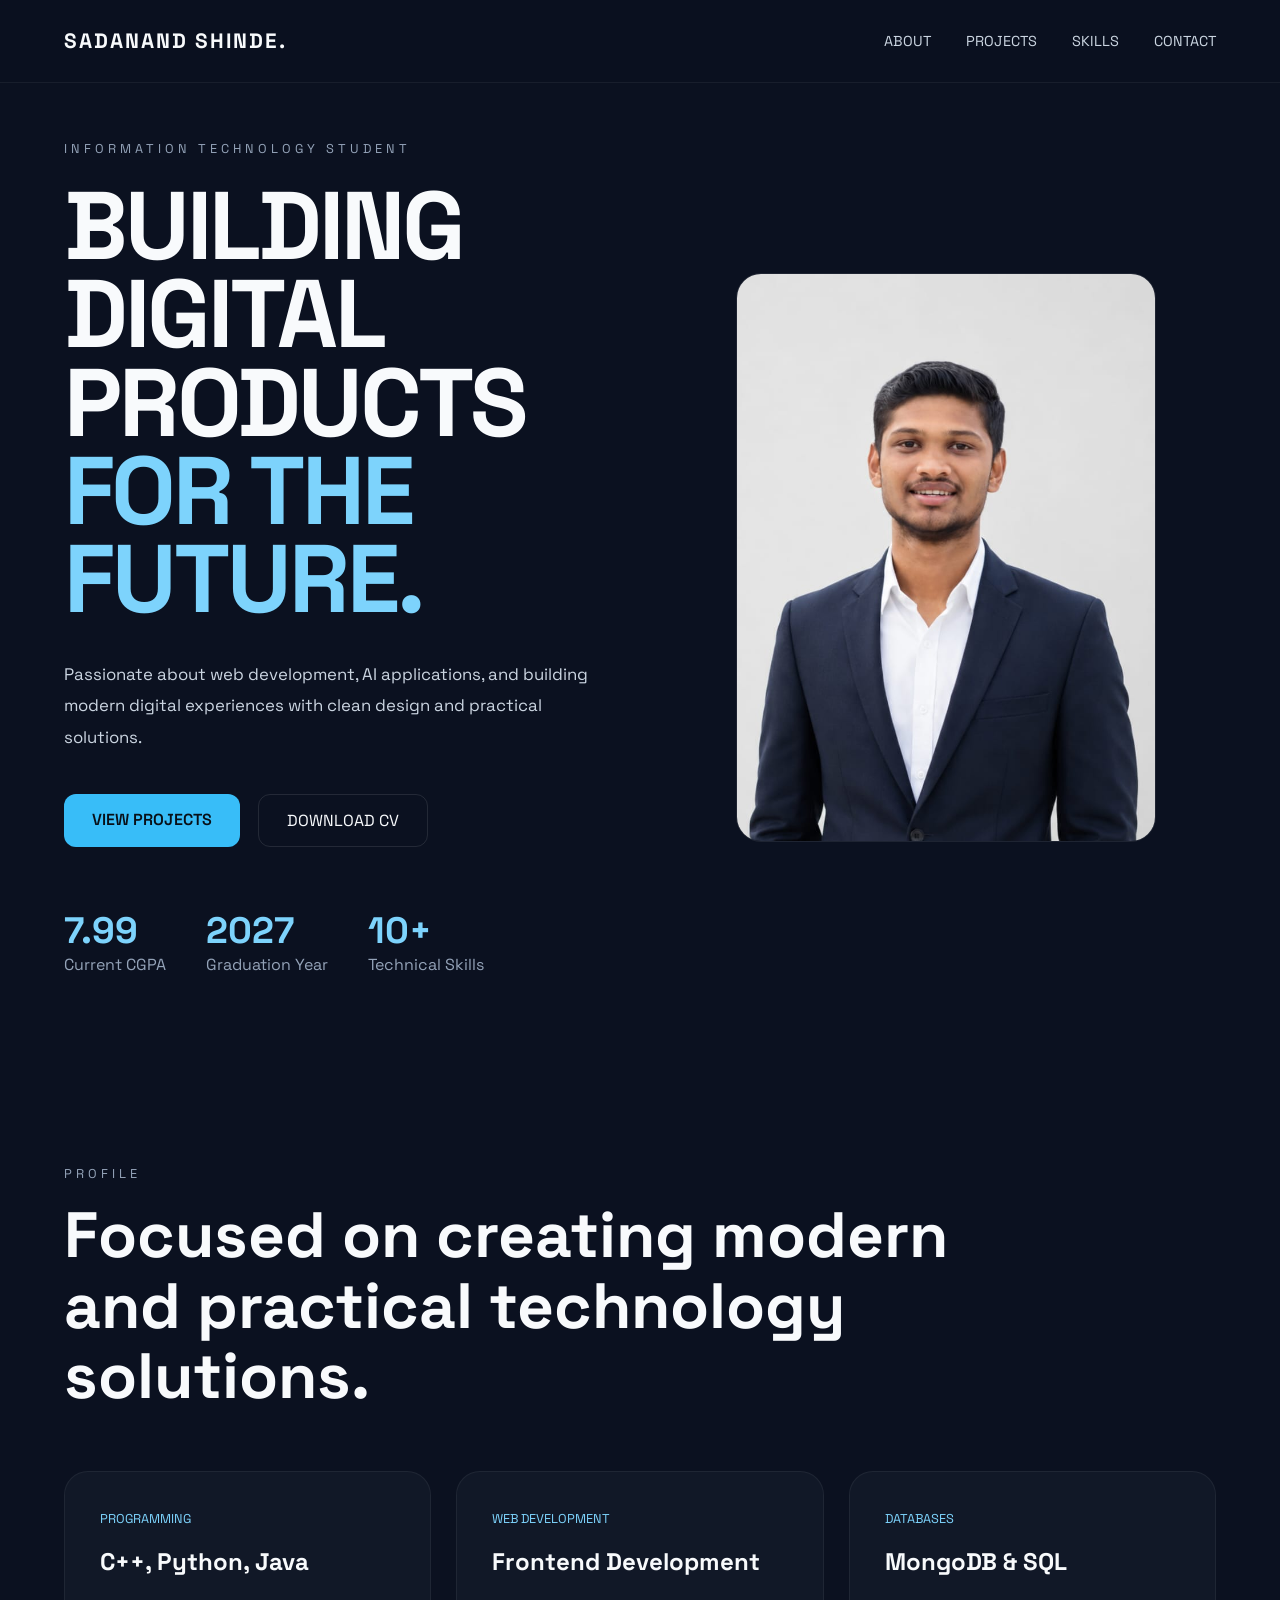
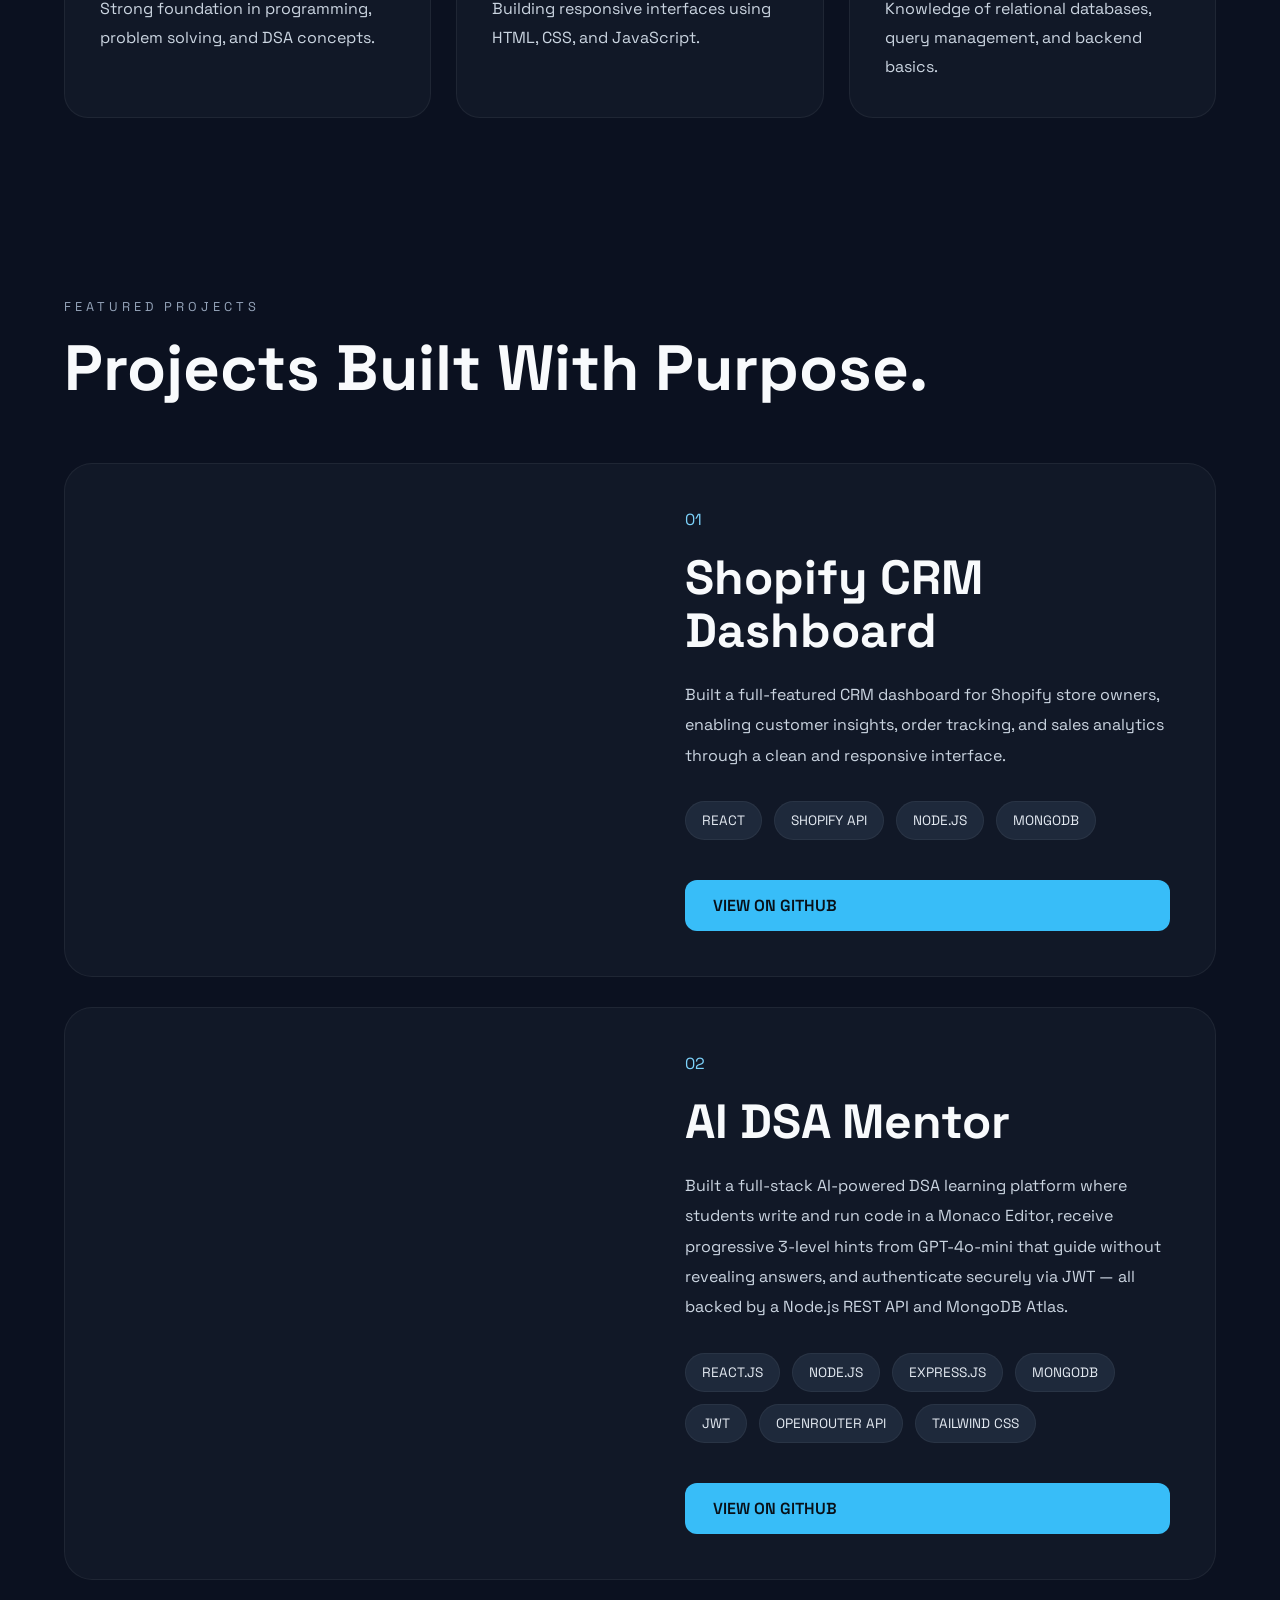
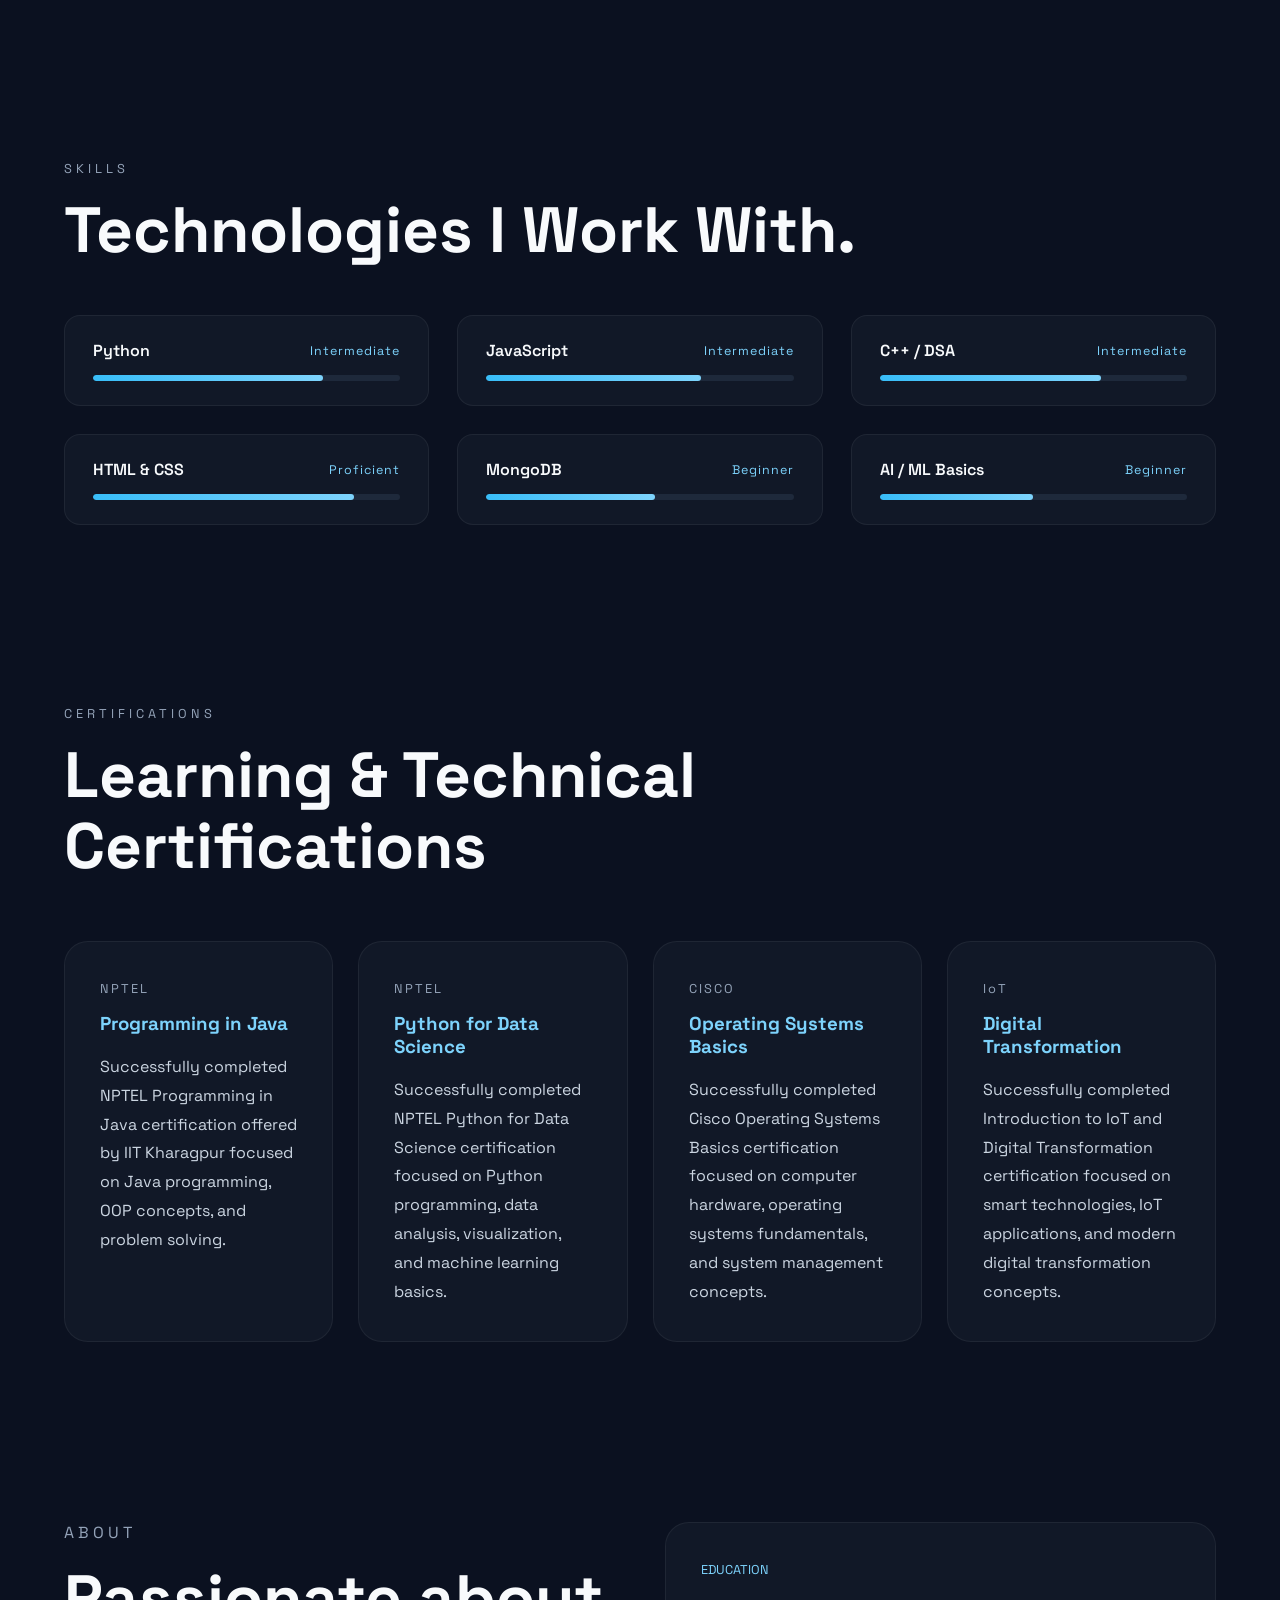
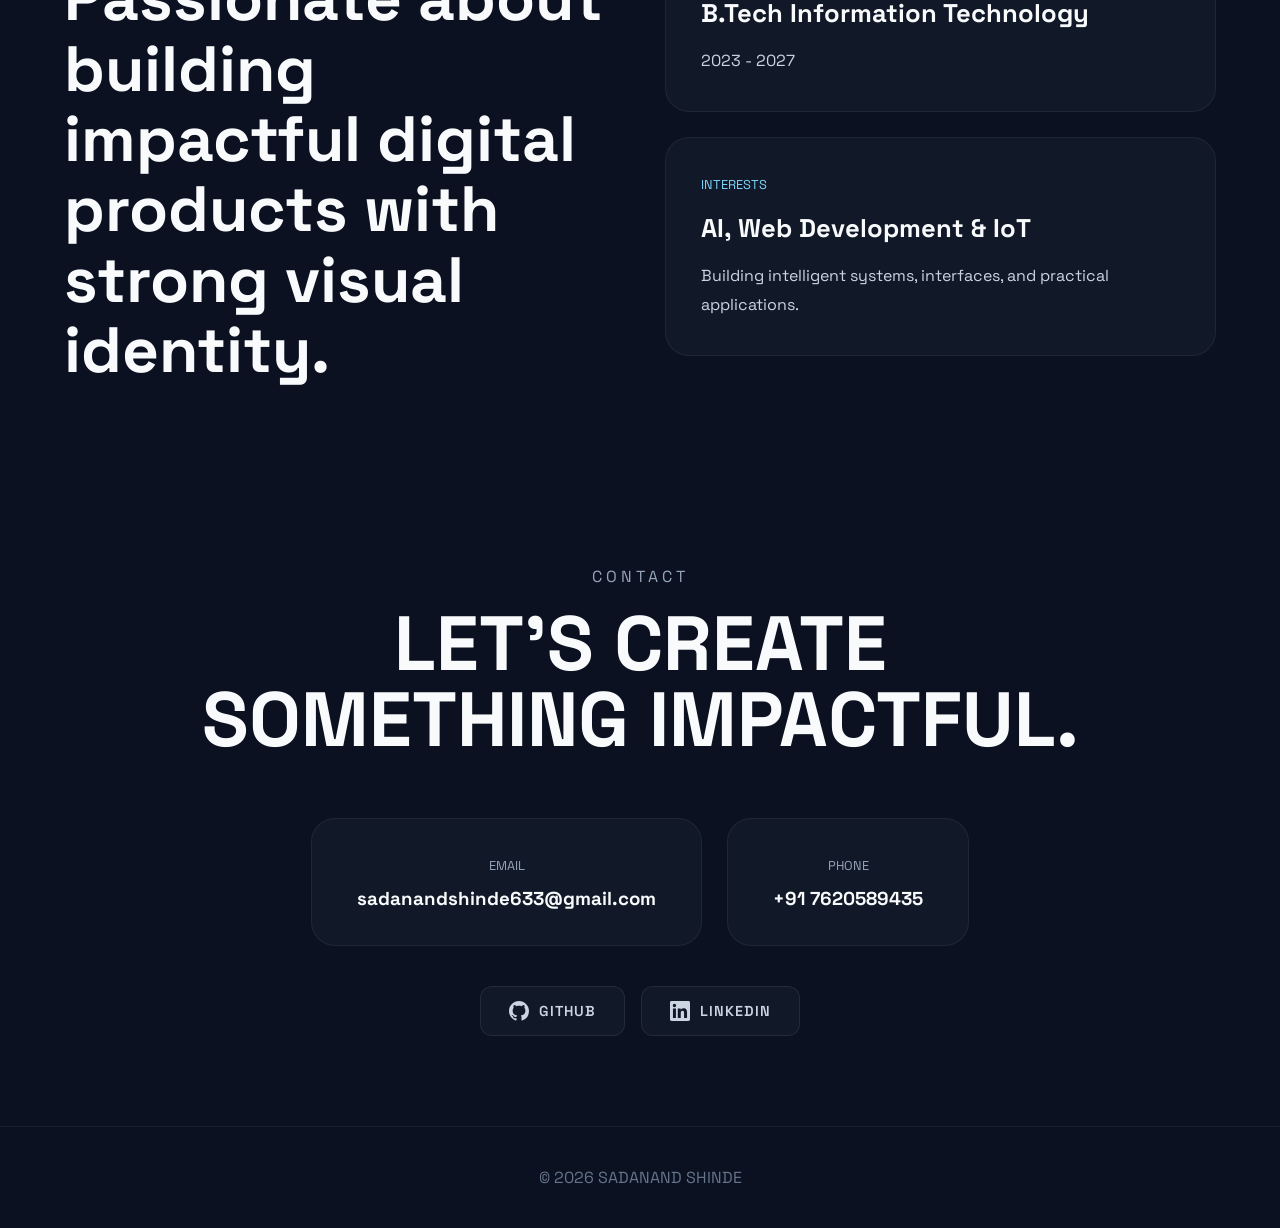
==== commit 54d6cccb: "2nd project uploaded" ====
--- a/index.html
+++ b/index.html
@@ -146,30 +146,35 @@
           <div>NODE.JS</div>
           <div>MONGODB</div>
         </div>
-        <a href="https://github.com/sadanandshinde" target="_blank" class="project-btn">VIEW ON GITHUB</a>
+        <a href="https://github.com/sadanandshinde633/Shopify-CRM-dashboard" target="_blank" class="project-btn">VIEW ON GITHUB</a>
       </div>
     </div>
 
     <!-- PROJECT 02 -->
-    <div class="project-box" style="margin-top:30px;">
-      <div class="project-image project-image-dsa"></div>
-      <div class="project-content">
-        <span>02</span>
-        <h3>AI DSA Mentor</h3>
-        <p>
-          Developed an AI-powered mentor platform that helps students learn
-          Data Structures and Algorithms through guided explanations,
-          hints, and step-by-step problem solving.
-        </p>
-        <div class="stack">
-          <div>PYTHON</div>
-          <div>OPENAI API</div>
-          <div>JAVASCRIPT</div>
-          <div>FLASK</div>
-        </div>
-        <a href="https://github.com/sadanandshinde" target="_blank" class="project-btn">VIEW ON GITHUB</a>
-      </div>
-    </div>
+<div class="project-box" style="margin-top:30px;">
+  <div class="project-image project-image-dsa"></div>
+  <div class="project-content">
+    <span>02</span>
+    <h3>AI DSA Mentor</h3>
+    <p>
+      Built a full-stack AI-powered DSA learning platform where students
+      write and run code in a Monaco Editor, receive progressive 3-level
+      hints from GPT-4o-mini that guide without revealing answers, and
+      authenticate securely via JWT — all backed by a Node.js REST API
+      and MongoDB Atlas.
+    </p>
+    <div class="stack">
+      <div>REACT.JS</div>
+      <div>NODE.JS</div>
+      <div>EXPRESS.JS</div>
+      <div>MONGODB</div>
+      <div>JWT</div>
+      <div>OPENROUTER API</div>
+      <div>TAILWIND CSS</div>
+    </div>
+    <a href="https://github.com/sadanandshinde633/AI-DSA-MENTOR" target="_blank" class="project-btn">VIEW ON GITHUB</a>
+  </div>
+</div>
 
   </section>
 
@@ -329,11 +334,11 @@
 
     <!-- SOCIAL LINKS -->
     <div class="social-links">
-      <a href="https://github.com/sadanandshinde" target="_blank" class="social-btn">
+      <a href="https://github.com/sadanandshinde633?tab=repositories" target="_blank" class="social-btn">
         <svg width="20" height="20" viewBox="0 0 24 24" fill="currentColor"><path d="M12 0C5.37 0 0 5.37 0 12c0 5.31 3.435 9.795 8.205 11.385.6.105.825-.255.825-.57 0-.285-.015-1.23-.015-2.235-3.015.555-3.795-.735-4.035-1.41-.135-.345-.72-1.41-1.23-1.695-.42-.225-1.02-.78-.015-.795.945-.015 1.62.87 1.845 1.23 1.08 1.815 2.805 1.305 3.495.99.105-.78.42-1.305.765-1.605-2.67-.3-5.46-1.335-5.46-5.925 0-1.305.465-2.385 1.23-3.225-.12-.3-.54-1.53.12-3.18 0 0 1.005-.315 3.3 1.23.96-.27 1.98-.405 3-.405s2.04.135 3 .405c2.295-1.56 3.3-1.23 3.3-1.23.66 1.65.24 2.88.12 3.18.765.84 1.23 1.905 1.23 3.225 0 4.605-2.805 5.625-5.475 5.925.435.375.81 1.095.81 2.22 0 1.605-.015 2.895-.015 3.3 0 .315.225.69.825.57A12.02 12.02 0 0 0 24 12c0-6.63-5.37-12-12-12z"/></svg>
         GITHUB
       </a>
-      <a href="https://linkedin.com/in/sadanandshinde" target="_blank" class="social-btn">
+      <a href="https://www.linkedin.com/in/sadanand-shinde-a3317035b" target="_blank" class="social-btn">
         <svg width="20" height="20" viewBox="0 0 24 24" fill="currentColor"><path d="M20.447 20.452h-3.554v-5.569c0-1.328-.027-3.037-1.852-3.037-1.853 0-2.136 1.445-2.136 2.939v5.667H9.351V9h3.414v1.561h.046c.477-.9 1.637-1.85 3.37-1.85 3.601 0 4.267 2.37 4.267 5.455v6.286zM5.337 7.433a2.062 2.062 0 0 1-2.063-2.065 2.064 2.064 0 1 1 2.063 2.065zm1.782 13.019H3.555V9h3.564v11.452zM22.225 0H1.771C.792 0 0 .774 0 1.729v20.542C0 23.227.792 24 1.771 24h20.451C23.2 24 24 23.227 24 22.271V1.729C24 .774 23.2 0 22.222 0h.003z"/></svg>
         LINKEDIN
       </a>
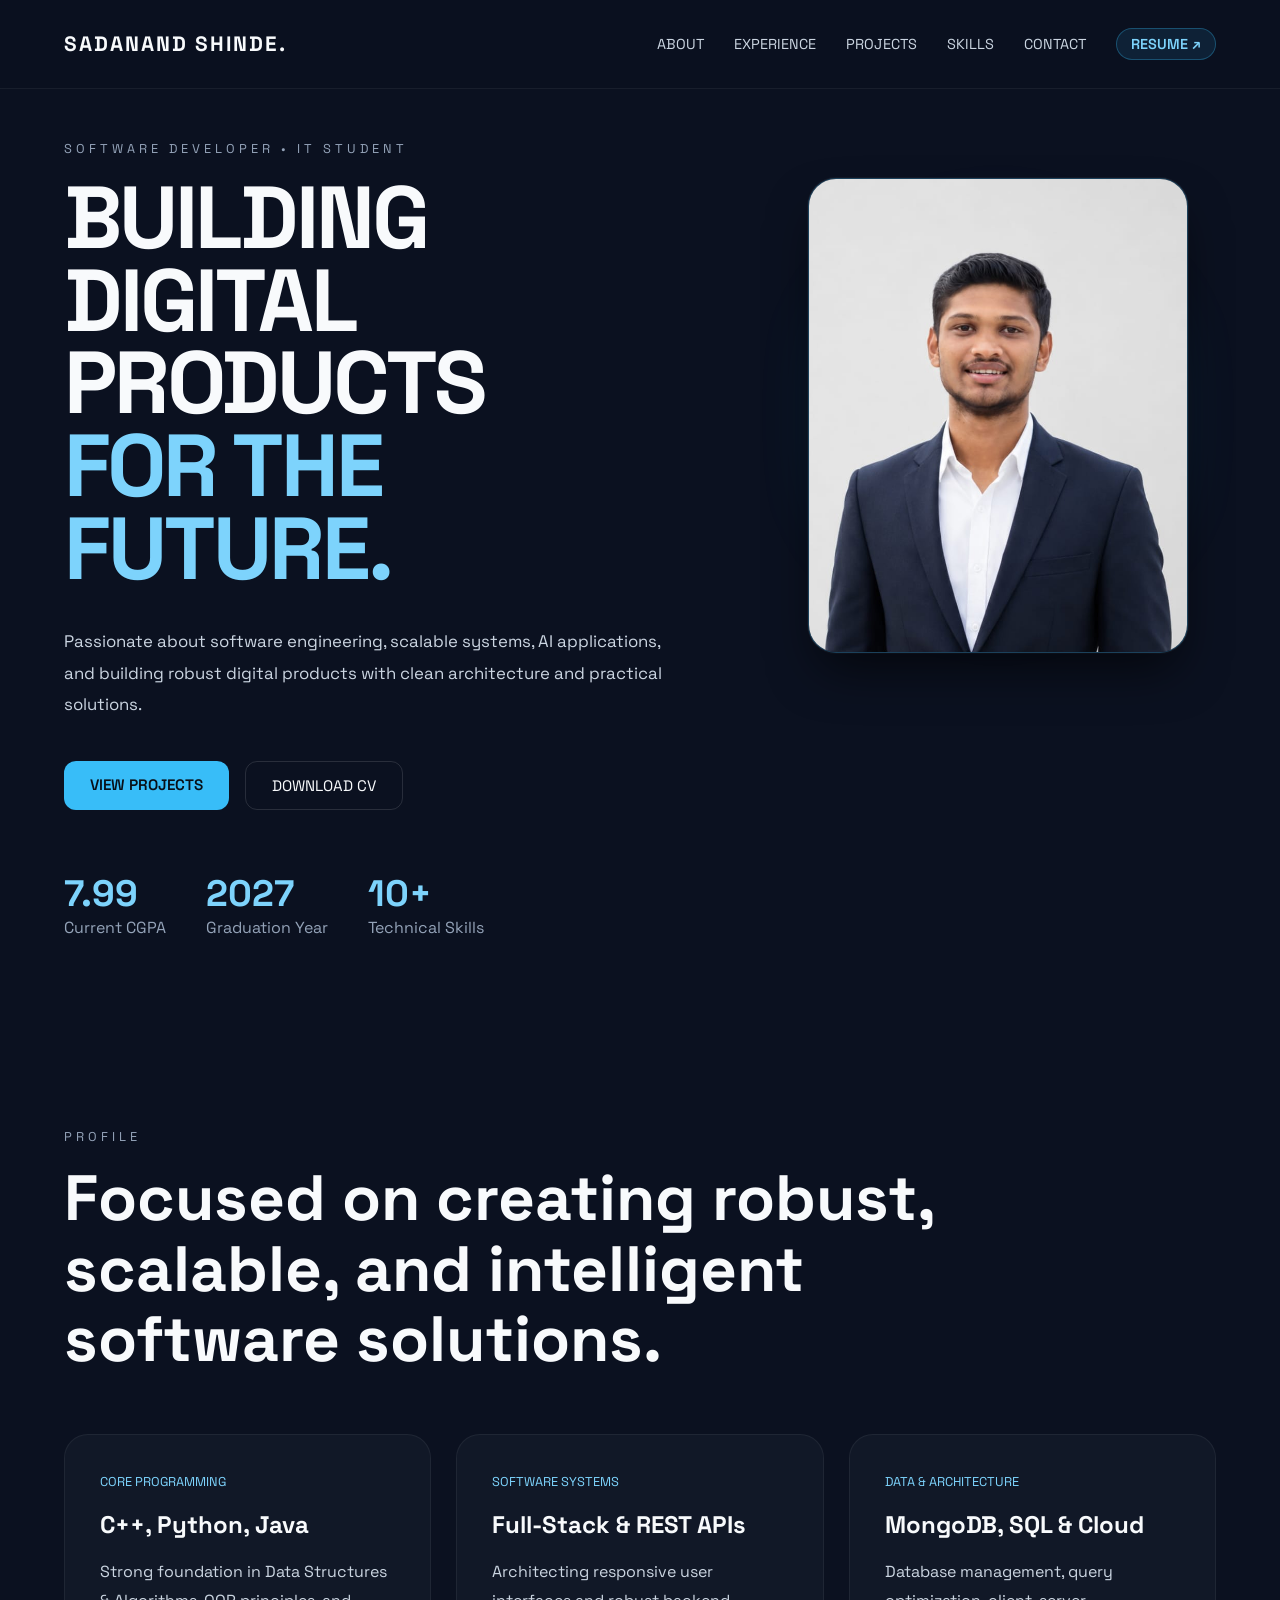
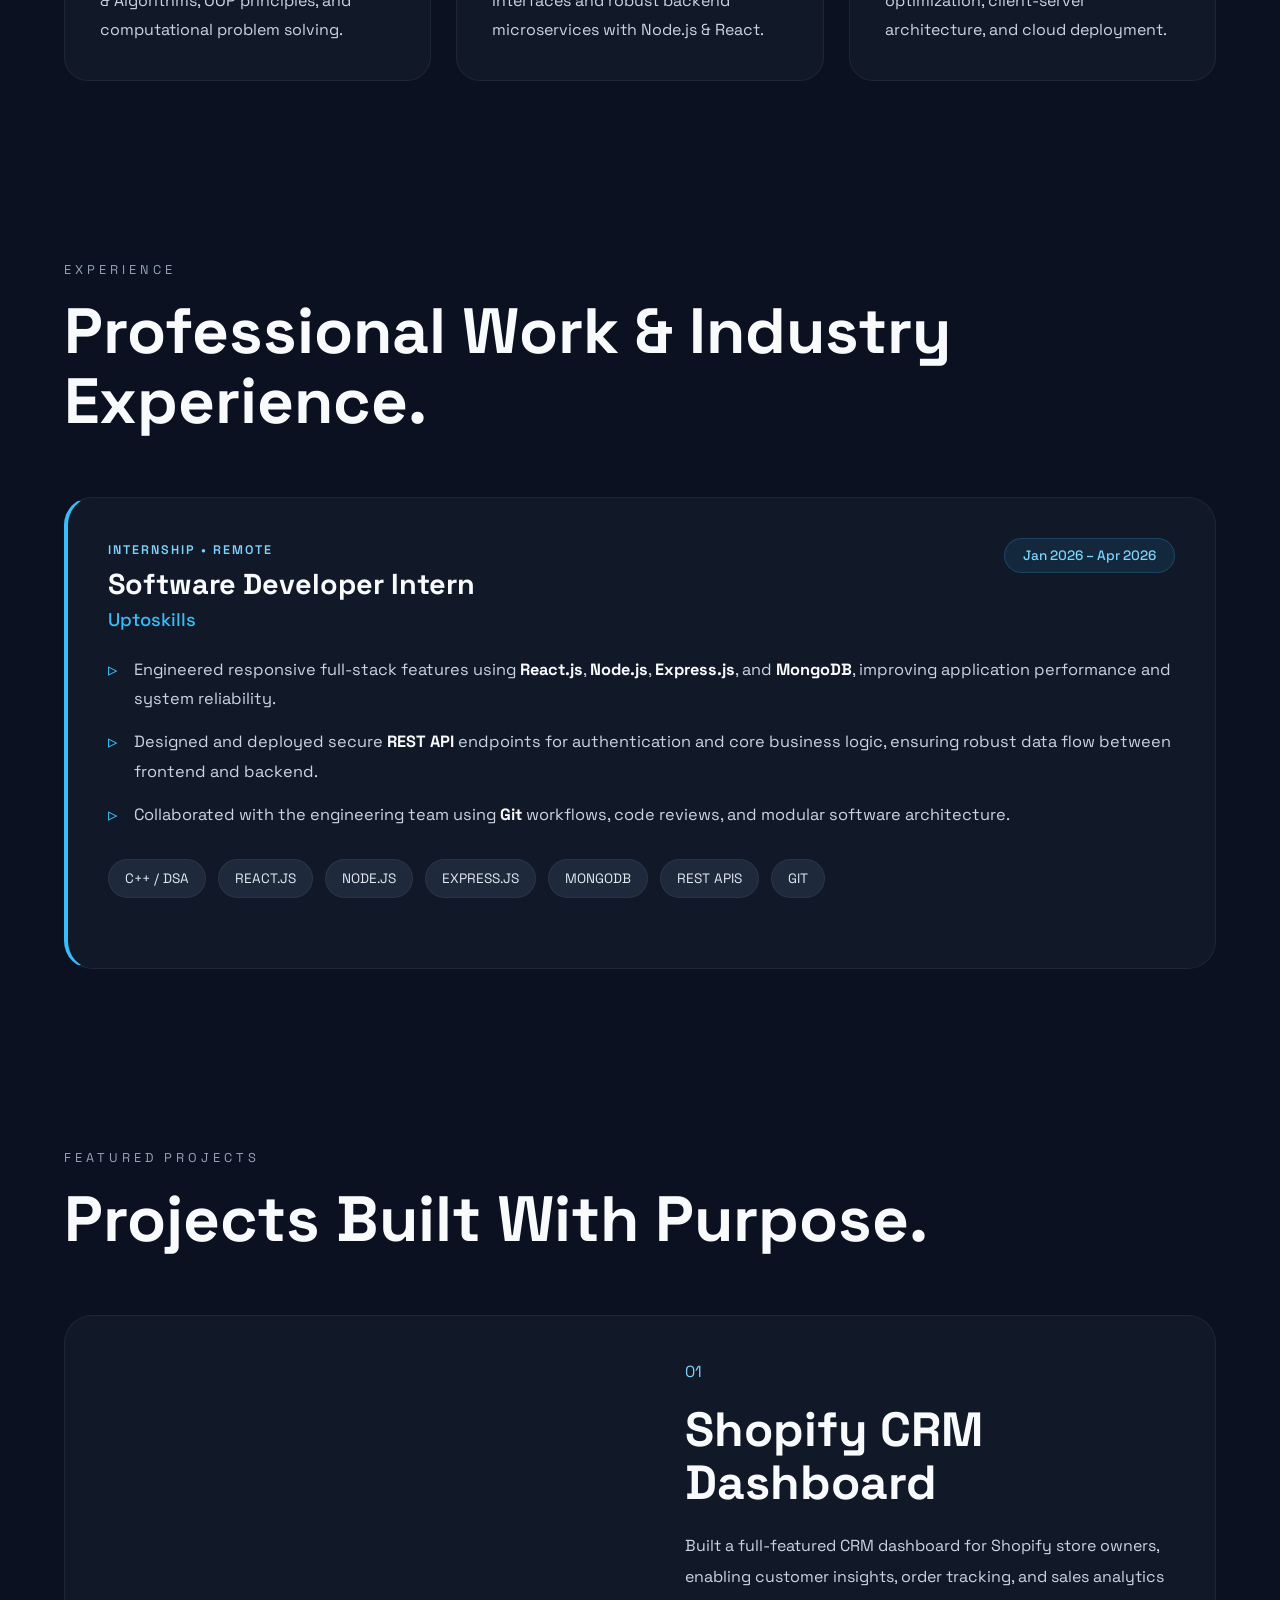
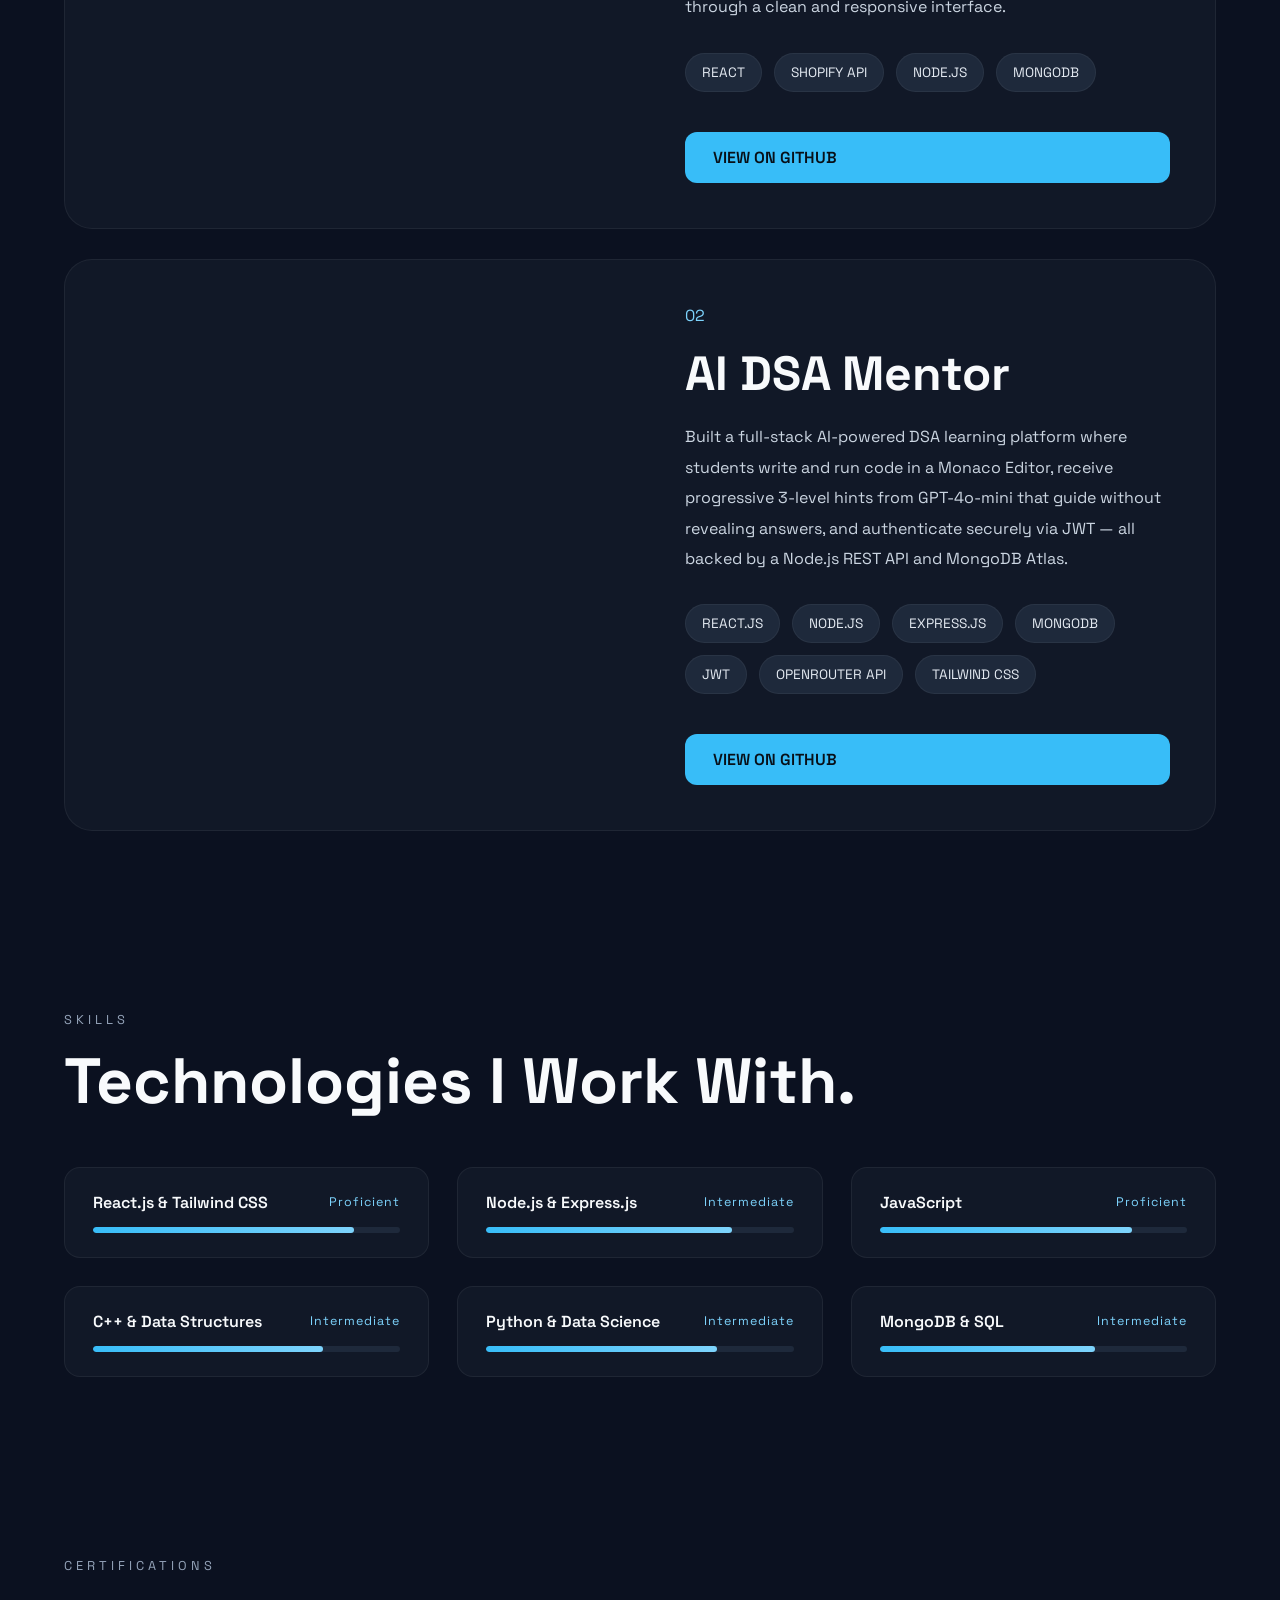
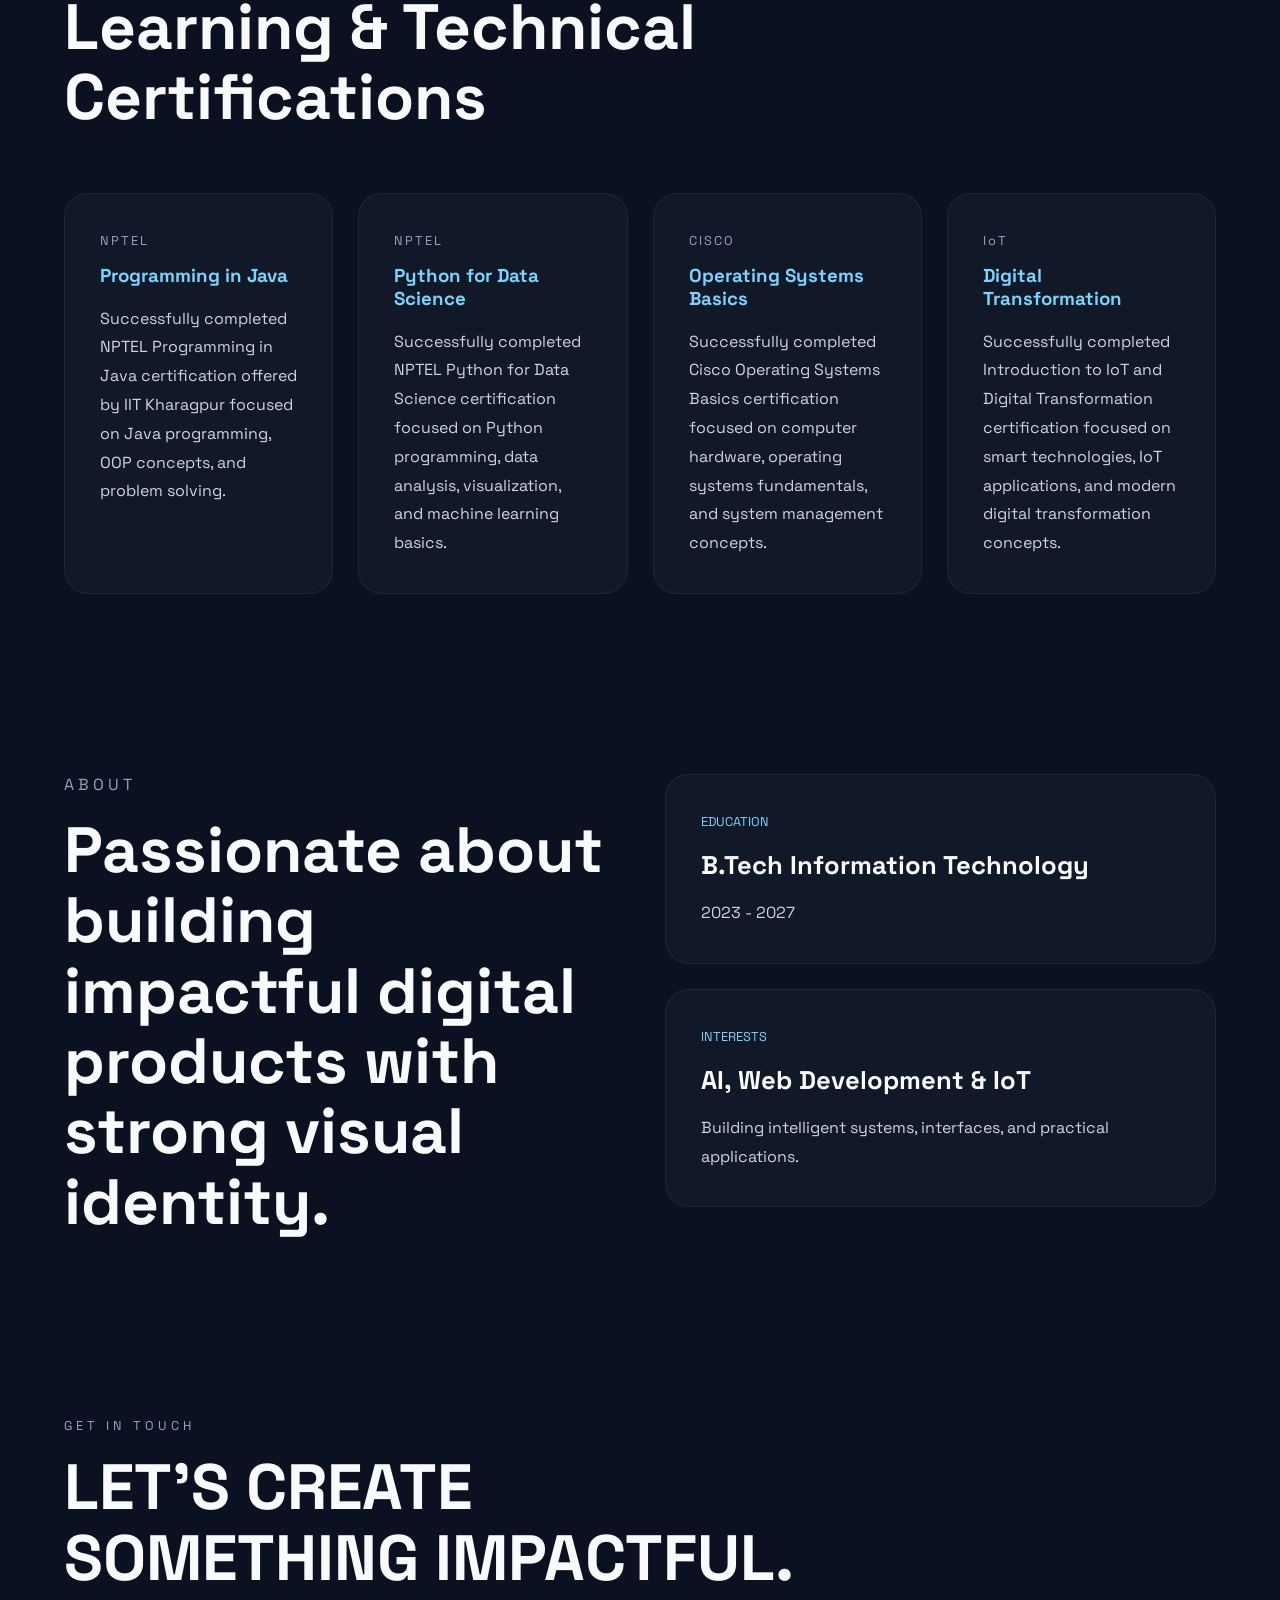
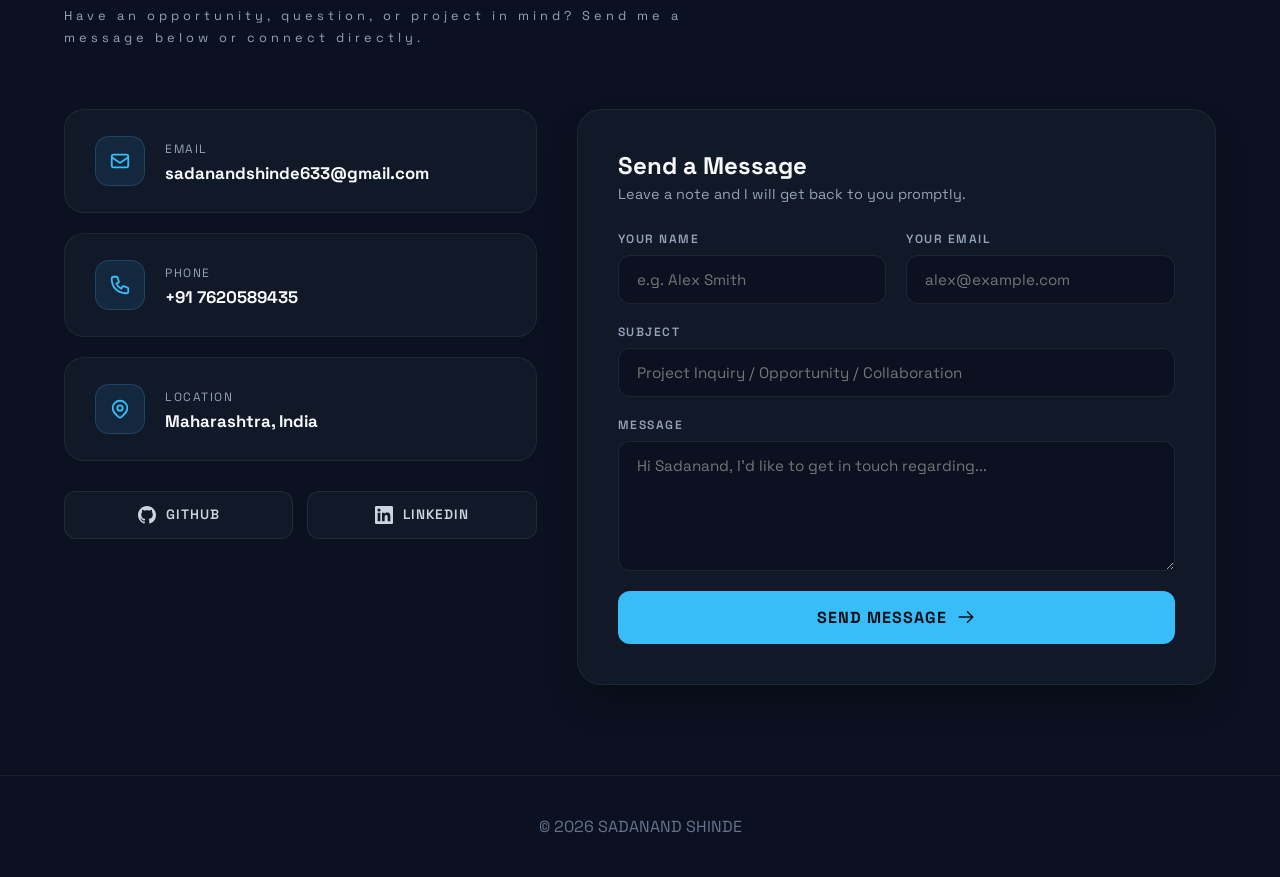
==== commit 88473506: "Updated work experience" ====
--- a/index.html
+++ b/index.html
@@ -5,7 +5,7 @@
 <head>
   <meta charset="UTF-8" />
   <meta name="viewport" content="width=device-width, initial-scale=1.0"/>
-  <title>Sadanand Shinde | Portfolio</title>
+  <title>Sadanand Shinde | Software Developer</title>
   <link rel="stylesheet" href="style.css">
   <link rel="preconnect" href="https://fonts.googleapis.com">
   <link rel="preconnect" href="https://fonts.gstatic.com" crossorigin>
@@ -20,9 +20,11 @@
 
     <div class="nav-links" id="navLinks">
       <a href="#about" onclick="closeMenu()">ABOUT</a>
+      <a href="#experience" onclick="closeMenu()">EXPERIENCE</a>
       <a href="#projects" onclick="closeMenu()">PROJECTS</a>
       <a href="#skills" onclick="closeMenu()">SKILLS</a>
       <a href="#contact" onclick="closeMenu()">CONTACT</a>
+      <a href="resume.html" target="_blank" onclick="closeMenu()" class="nav-resume-btn">RESUME ↗</a>
     </div>
 
     <button class="hamburger" id="hamburger" onclick="toggleMenu()" aria-label="Toggle menu">
@@ -39,7 +41,7 @@
 
     <div class="hero-content">
 
-      <p class="small-text">INFORMATION TECHNOLOGY STUDENT</p>
+      <p class="small-text">SOFTWARE DEVELOPER &bull; IT STUDENT</p>
 
       <h1>
         BUILDING <br>
@@ -49,14 +51,14 @@
       </h1>
 
       <p class="hero-description">
-        Passionate about web development, AI applications,
-        and building modern digital experiences with clean
-        design and practical solutions.
+        Passionate about software engineering, scalable systems,
+        AI applications, and building robust digital products with
+        clean architecture and practical solutions.
       </p>
 
       <div class="hero-buttons">
         <a href="#projects" class="primary-btn">VIEW PROJECTS</a>
-        <a href="resume.pdf" download class="outline-btn">DOWNLOAD CV</a>
+        <a href="resume.pdf.pdf" download class="outline-btn">DOWNLOAD CV</a>
       </div>
 
       <!-- STATS -->
@@ -79,8 +81,13 @@
 
     <!-- IMAGE -->
     <div class="hero-image">
-      <img src="photo.jpeg" alt="Sadanand Shinde"
-        onerror="this.onerror=null;this.src='https://ui-avatars.com/api/?name=Sadanand+Shinde&size=420&background=111827&color=7dd3fc&font-size=0.35&bold=true'">
+      <div class="hero-image-container">
+        <div class="hero-image-glow"></div>
+        <div class="hero-image-frame">
+          <img src="photo.jpeg" alt="Sadanand Shinde"
+            onerror="this.onerror=null;this.src='https://ui-avatars.com/api/?name=Sadanand+Shinde&size=420&background=111827&color=7dd3fc&font-size=0.35&bold=true'">
+        </div>
+      </div>
     </div>
 
   </section>
@@ -92,27 +99,78 @@
 
     <div class="section-title">
       <p>PROFILE</p>
-      <h2>Focused on creating modern and practical technology solutions.</h2>
+      <h2>Focused on creating robust, scalable, and intelligent software solutions.</h2>
     </div>
 
     <div class="profile-grid">
 
       <div class="profile-card">
-        <span>PROGRAMMING</span>
+        <span>CORE PROGRAMMING</span>
         <h3>C++, Python, Java</h3>
-        <p>Strong foundation in programming, problem solving, and DSA concepts.</p>
+        <p>Strong foundation in Data Structures & Algorithms, OOP principles, and computational problem solving.</p>
       </div>
 
       <div class="profile-card">
-        <span>WEB DEVELOPMENT</span>
-        <h3>Frontend Development</h3>
-        <p>Building responsive interfaces using HTML, CSS, and JavaScript.</p>
+        <span>SOFTWARE SYSTEMS</span>
+        <h3>Full-Stack & REST APIs</h3>
+        <p>Architecting responsive user interfaces and robust backend microservices with Node.js & React.</p>
       </div>
 
       <div class="profile-card">
-        <span>DATABASES</span>
-        <h3>MongoDB & SQL</h3>
-        <p>Knowledge of relational databases, query management, and backend basics.</p>
+        <span>DATA & ARCHITECTURE</span>
+        <h3>MongoDB, SQL & Cloud</h3>
+        <p>Database management, query optimization, client-server architecture, and cloud deployment.</p>
+      </div>
+
+    </div>
+
+  </section>
+
+
+
+  <!-- EXPERIENCE -->
+  <section class="experience" id="experience">
+
+    <div class="section-title">
+      <p>EXPERIENCE</p>
+      <h2>Professional Work & Industry Experience.</h2>
+    </div>
+
+    <div class="experience-list">
+
+      <div class="experience-card">
+        <div class="experience-header">
+          <div class="experience-role-info">
+            <span class="experience-badge">INTERNSHIP &bull; REMOTE</span>
+            <h3>Software Developer Intern</h3>
+            <h4 class="company-title">Uptoskills</h4>
+          </div>
+          <div class="experience-timeline-date">
+            <span>Jan 2026 &ndash; Apr 2026</span>
+          </div>
+        </div>
+
+        <ul class="experience-points">
+          <li>
+            Engineered responsive full-stack features using <strong>React.js</strong>, <strong>Node.js</strong>, <strong>Express.js</strong>, and <strong>MongoDB</strong>, improving application performance and system reliability.
+          </li>
+          <li>
+            Designed and deployed secure <strong>REST API</strong> endpoints for authentication and core business logic, ensuring robust data flow between frontend and backend.
+          </li>
+          <li>
+            Collaborated with the engineering team using <strong>Git</strong> workflows, code reviews, and modular software architecture.
+          </li>
+        </ul>
+
+        <div class="stack">
+          <div>C++ / DSA</div>
+          <div>REACT.JS</div>
+          <div>NODE.JS</div>
+          <div>EXPRESS.JS</div>
+          <div>MONGODB</div>
+          <div>REST APIS</div>
+          <div>GIT</div>
+        </div>
       </div>
 
     </div>
@@ -192,50 +250,50 @@
 
       <div class="skill-item">
         <div class="skill-header">
-          <span class="skill-name">Python</span>
+          <span class="skill-name">React.js & Tailwind CSS</span>
+          <span class="skill-level">Proficient</span>
+        </div>
+        <div class="skill-bar"><div class="skill-fill" style="width:85%"></div></div>
+      </div>
+
+      <div class="skill-item">
+        <div class="skill-header">
+          <span class="skill-name">Node.js & Express.js</span>
           <span class="skill-level">Intermediate</span>
         </div>
-        <div class="skill-bar"><div class="skill-fill" style="width:75%"></div></div>
+        <div class="skill-bar"><div class="skill-fill" style="width:80%"></div></div>
       </div>
 
       <div class="skill-item">
         <div class="skill-header">
           <span class="skill-name">JavaScript</span>
-          <span class="skill-level">Intermediate</span>
-        </div>
-        <div class="skill-bar"><div class="skill-fill" style="width:70%"></div></div>
+          <span class="skill-level">Proficient</span>
+        </div>
+        <div class="skill-bar"><div class="skill-fill" style="width:82%"></div></div>
       </div>
 
       <div class="skill-item">
         <div class="skill-header">
-          <span class="skill-name">C++ / DSA</span>
+          <span class="skill-name">C++ & Data Structures</span>
           <span class="skill-level">Intermediate</span>
         </div>
-        <div class="skill-bar"><div class="skill-fill" style="width:72%"></div></div>
+        <div class="skill-bar"><div class="skill-fill" style="width:75%"></div></div>
       </div>
 
       <div class="skill-item">
         <div class="skill-header">
-          <span class="skill-name">HTML & CSS</span>
-          <span class="skill-level">Proficient</span>
-        </div>
-        <div class="skill-bar"><div class="skill-fill" style="width:85%"></div></div>
+          <span class="skill-name">Python & Data Science</span>
+          <span class="skill-level">Intermediate</span>
+        </div>
+        <div class="skill-bar"><div class="skill-fill" style="width:75%"></div></div>
       </div>
 
       <div class="skill-item">
         <div class="skill-header">
-          <span class="skill-name">MongoDB</span>
-          <span class="skill-level">Beginner</span>
-        </div>
-        <div class="skill-bar"><div class="skill-fill" style="width:55%"></div></div>
-      </div>
-
-      <div class="skill-item">
-        <div class="skill-header">
-          <span class="skill-name">AI / ML Basics</span>
-          <span class="skill-level">Beginner</span>
-        </div>
-        <div class="skill-bar"><div class="skill-fill" style="width:50%"></div></div>
+          <span class="skill-name">MongoDB & SQL</span>
+          <span class="skill-level">Intermediate</span>
+        </div>
+        <div class="skill-bar"><div class="skill-fill" style="width:70%"></div></div>
       </div>
 
     </div>
@@ -315,33 +373,98 @@
   <!-- CONTACT -->
   <section class="contact" id="contact">
 
-    <p>CONTACT</p>
-    <h2>LET'S CREATE <br> SOMETHING IMPACTFUL.</h2>
-
-    <div class="contact-info">
-
-      <div>
-        <span>EMAIL</span>
-        <h3><a href="mailto:sadanandshinde633@gmail.com">sadanandshinde633@gmail.com</a></h3>
-      </div>
-
-      <div>
-        <span>PHONE</span>
-        <h3><a href="tel:+917620589435">+91 7620589435</a></h3>
-      </div>
-
-    </div>
-
-    <!-- SOCIAL LINKS -->
-    <div class="social-links">
-      <a href="https://github.com/sadanandshinde633?tab=repositories" target="_blank" class="social-btn">
-        <svg width="20" height="20" viewBox="0 0 24 24" fill="currentColor"><path d="M12 0C5.37 0 0 5.37 0 12c0 5.31 3.435 9.795 8.205 11.385.6.105.825-.255.825-.57 0-.285-.015-1.23-.015-2.235-3.015.555-3.795-.735-4.035-1.41-.135-.345-.72-1.41-1.23-1.695-.42-.225-1.02-.78-.015-.795.945-.015 1.62.87 1.845 1.23 1.08 1.815 2.805 1.305 3.495.99.105-.78.42-1.305.765-1.605-2.67-.3-5.46-1.335-5.46-5.925 0-1.305.465-2.385 1.23-3.225-.12-.3-.54-1.53.12-3.18 0 0 1.005-.315 3.3 1.23.96-.27 1.98-.405 3-.405s2.04.135 3 .405c2.295-1.56 3.3-1.23 3.3-1.23.66 1.65.24 2.88.12 3.18.765.84 1.23 1.905 1.23 3.225 0 4.605-2.805 5.625-5.475 5.925.435.375.81 1.095.81 2.22 0 1.605-.015 2.895-.015 3.3 0 .315.225.69.825.57A12.02 12.02 0 0 0 24 12c0-6.63-5.37-12-12-12z"/></svg>
-        GITHUB
-      </a>
-      <a href="https://www.linkedin.com/in/sadanand-shinde-a3317035b" target="_blank" class="social-btn">
-        <svg width="20" height="20" viewBox="0 0 24 24" fill="currentColor"><path d="M20.447 20.452h-3.554v-5.569c0-1.328-.027-3.037-1.852-3.037-1.853 0-2.136 1.445-2.136 2.939v5.667H9.351V9h3.414v1.561h.046c.477-.9 1.637-1.85 3.37-1.85 3.601 0 4.267 2.37 4.267 5.455v6.286zM5.337 7.433a2.062 2.062 0 0 1-2.063-2.065 2.064 2.064 0 1 1 2.063 2.065zm1.782 13.019H3.555V9h3.564v11.452zM22.225 0H1.771C.792 0 0 .774 0 1.729v20.542C0 23.227.792 24 1.771 24h20.451C23.2 24 24 23.227 24 22.271V1.729C24 .774 23.2 0 22.222 0h.003z"/></svg>
-        LINKEDIN
-      </a>
+    <div class="section-title">
+      <p>GET IN TOUCH</p>
+      <h2>LET'S CREATE <br> SOMETHING IMPACTFUL.</h2>
+      <p class="contact-subtitle">Have an opportunity, question, or project in mind? Send me a message below or connect directly.</p>
+    </div>
+
+    <div class="contact-wrapper">
+
+      <!-- LEFT: DIRECT CONTACT & SOCIALS -->
+      <div class="contact-sidebar">
+
+        <div class="contact-card">
+          <div class="contact-icon">
+            <svg width="22" height="22" fill="none" stroke="currentColor" stroke-width="2" viewBox="0 0 24 24"><path stroke-linecap="round" stroke-linejoin="round" d="M3 8l7.89 5.26a2 2 0 002.22 0L21 8M5 19h14a2 2 0 002-2V7a2 2 0 00-2-2H5a2 2 0 00-2 2v10a2 2 0 002 2z"/></svg>
+          </div>
+          <div>
+            <span>EMAIL</span>
+            <h3><a href="mailto:sadanandshinde633@gmail.com">sadanandshinde633@gmail.com</a></h3>
+          </div>
+        </div>
+
+        <div class="contact-card">
+          <div class="contact-icon">
+            <svg width="22" height="22" fill="none" stroke="currentColor" stroke-width="2" viewBox="0 0 24 24"><path stroke-linecap="round" stroke-linejoin="round" d="M3 5a2 2 0 012-2h3.28a1 1 0 01.948.684l1.498 4.493a1 1 0 01-.502 1.21l-2.257 1.13a11.042 11.042 0 005.516 5.516l1.13-2.257a1 1 0 011.21-.502l4.493 1.498a1 1 0 01.684.949V19a2 2 0 01-2 2h-1C9.716 21 3 14.284 3 6V5z"/></svg>
+          </div>
+          <div>
+            <span>PHONE</span>
+            <h3><a href="tel:+917620589435">+91 7620589435</a></h3>
+          </div>
+        </div>
+
+        <div class="contact-card">
+          <div class="contact-icon">
+            <svg width="22" height="22" fill="none" stroke="currentColor" stroke-width="2" viewBox="0 0 24 24"><path stroke-linecap="round" stroke-linejoin="round" d="M17.657 16.657L13.414 20.9a1.998 1.998 0 01-2.827 0l-4.244-4.243a8 8 0 1111.314 0z"/><path stroke-linecap="round" stroke-linejoin="round" d="M15 11a3 3 0 11-6 0 3 3 0 016 0z"/></svg>
+          </div>
+          <div>
+            <span>LOCATION</span>
+            <h3>Maharashtra, India</h3>
+          </div>
+        </div>
+
+        <div class="contact-social-links">
+          <a href="https://github.com/sadanandshinde633?tab=repositories" target="_blank" class="social-btn">
+            <svg width="18" height="18" viewBox="0 0 24 24" fill="currentColor"><path d="M12 0C5.37 0 0 5.37 0 12c0 5.31 3.435 9.795 8.205 11.385.6.105.825-.255.825-.57 0-.285-.015-1.23-.015-2.235-3.015.555-3.795-.735-4.035-1.41-.135-.345-.72-1.41-1.23-1.695-.42-.225-1.02-.78-.015-.795.945-.015 1.62.87 1.845 1.23 1.08 1.815 2.805 1.305 3.495.99.105-.78.42-1.305.765-1.605-2.67-.3-5.46-1.335-5.46-5.925 0-1.305.465-2.385 1.23-3.225-.12-.3-.54-1.53.12-3.18 0 0 1.005-.315 3.3 1.23.96-.27 1.98-.405 3-.405s2.04.135 3 .405c2.295-1.56 3.3-1.23 3.3-1.23.66 1.65.24 2.88.12 3.18.765.84 1.23 1.905 1.23 3.225 0 4.605-2.805 5.625-5.475 5.925.435.375.81 1.095.81 2.22 0 1.605-.015 2.895-.015 3.3 0 .315.225.69.825.57A12.02 12.02 0 0 0 24 12c0-6.63-5.37-12-12-12z"/></svg>
+            GITHUB
+          </a>
+          <a href="https://www.linkedin.com/in/sadanand-shinde-a3317035b" target="_blank" class="social-btn">
+            <svg width="18" height="18" viewBox="0 0 24 24" fill="currentColor"><path d="M20.447 20.452h-3.554v-5.569c0-1.328-.027-3.037-1.852-3.037-1.853 0-2.136 1.445-2.136 2.939v5.667H9.351V9h3.414v1.561h.046c.477-.9 1.637-1.85 3.37-1.85 3.601 0 4.267 2.37 4.267 5.455v6.286zM5.337 7.433a2.062 2.062 0 0 1-2.063-2.065 2.064 2.064 0 1 1 2.063 2.065zm1.782 13.019H3.555V9h3.564v11.452zM22.225 0H1.771C.792 0 0 .774 0 1.729v20.542C0 23.227.792 24 1.771 24h20.451C23.2 24 24 23.227 24 22.271V1.729C24 .774 23.2 0 22.222 0h.003z"/></svg>
+            LINKEDIN
+          </a>
+        </div>
+
+      </div>
+
+      <!-- RIGHT: INTERACTIVE MESSAGE BOX -->
+      <div class="contact-form-card">
+        <form id="contactForm" onsubmit="handleMessageSubmit(event)">
+          <div class="form-header">
+            <h3>Send a Message</h3>
+            <p>Leave a note and I will get back to you promptly.</p>
+          </div>
+
+          <div class="form-row">
+            <div class="form-group">
+              <label for="senderName">YOUR NAME</label>
+              <input type="text" id="senderName" placeholder="e.g. Alex Smith" required>
+            </div>
+            <div class="form-group">
+              <label for="senderEmail">YOUR EMAIL</label>
+              <input type="email" id="senderEmail" placeholder="alex@example.com" required>
+            </div>
+          </div>
+
+          <div class="form-group">
+            <label for="senderSubject">SUBJECT</label>
+            <input type="text" id="senderSubject" placeholder="Project Inquiry / Opportunity / Collaboration" required>
+          </div>
+
+          <div class="form-group">
+            <label for="senderMessage">MESSAGE</label>
+            <textarea id="senderMessage" rows="5" placeholder="Hi Sadanand, I'd like to get in touch regarding..." required></textarea>
+          </div>
+
+          <button type="submit" class="submit-btn" id="submitBtn">
+            <span>SEND MESSAGE</span>
+            <svg width="18" height="18" fill="none" stroke="currentColor" stroke-width="2" viewBox="0 0 24 24"><path stroke-linecap="round" stroke-linejoin="round" d="M14 5l7 7m0 0l-7 7m7-7H3"/></svg>
+          </button>
+
+          <div class="form-feedback" id="formFeedback"></div>
+        </form>
+      </div>
+
     </div>
 
   </section>
@@ -364,6 +487,31 @@
       document.getElementById('navLinks').classList.remove('open');
       document.getElementById('hamburger').classList.remove('active');
     }
+
+    function handleMessageSubmit(e) {
+      e.preventDefault();
+      const name = document.getElementById('senderName').value;
+      const email = document.getElementById('senderEmail').value;
+      const subject = document.getElementById('senderSubject').value;
+      const message = document.getElementById('senderMessage').value;
+      const feedback = document.getElementById('formFeedback');
+      const btn = document.getElementById('submitBtn');
+
+      btn.disabled = true;
+      btn.innerHTML = '<span>PREPARING MESSAGE...</span>';
+
+      const mailBody = `Name: ${name}\nEmail: ${email}\n\nMessage:\n${message}`;
+      const mailtoLink = `mailto:sadanandshinde633@gmail.com?subject=${encodeURIComponent(subject)}&body=${encodeURIComponent(mailBody)}`;
+
+      window.location.href = mailtoLink;
+
+      setTimeout(() => {
+        btn.disabled = false;
+        btn.innerHTML = '<span>SEND MESSAGE</span> <svg width="18" height="18" fill="none" stroke="currentColor" stroke-width="2" viewBox="0 0 24 24"><path stroke-linecap="round" stroke-linejoin="round" d="M14 5l7 7m0 0l-7 7m7-7H3"/></svg>';
+        feedback.innerHTML = '<span class="success-msg">✓ Email client opened with your message pre-filled. You can also email directly at <strong>sadanandshinde633@gmail.com</strong>.</span>';
+        feedback.style.display = 'block';
+      }, 700);
+    }
   </script>
 
 </body>
--- a/style.css
+++ b/style.css
@@ -42,7 +42,8 @@
 
 .nav-links{
   display:flex;
-  gap:35px;
+  gap:30px;
+  align-items:center;
 }
 
 .nav-links a{
@@ -54,6 +55,20 @@
 
 .nav-links a:hover{
   color:#7dd3fc;
+}
+
+.nav-resume-btn{
+  padding:6px 14px;
+  border-radius:100px;
+  background:rgba(56,189,248,0.1);
+  border:1px solid rgba(56,189,248,0.3);
+  color:#7dd3fc !important;
+  font-weight:600;
+}
+
+.nav-resume-btn:hover{
+  background:#38bdf8 !important;
+  color:#081018 !important;
 }
 
 /* HAMBURGER */
@@ -96,21 +111,21 @@
   min-height:100vh;
   padding:140px clamp(20px,5vw,7%) 100px;
   display:grid;
-  grid-template-columns:repeat(auto-fit,minmax(320px,1fr));
-  gap:70px;
-  align-items:center;
+  grid-template-columns:1.2fr 0.8fr;
+  gap:60px;
+  align-items:flex-start;
 }
 
 .small-text{
   font-size:0.8rem;
   letter-spacing:4px;
   color:#94a3b8;
-  margin-bottom:25px;
+  margin-bottom:20px;
 }
 
 .hero h1{
-  font-size:clamp(3rem,8vw,6rem);
-  line-height:0.92;
+  font-size:clamp(3rem,8vw,5.5rem);
+  line-height:0.94;
   font-weight:700;
   letter-spacing:-3px;
 }
@@ -134,19 +149,19 @@
 .hero-buttons{
   margin-top:40px;
   display:flex;
-  gap:18px;
+  gap:16px;
   flex-wrap:wrap;
 }
 
 .primary-btn{
-  padding:15px 28px;
+  padding:14px 26px;
   border-radius:12px;
   background:#38bdf8;
   color:#081018;
   font-weight:600;
   text-decoration:none;
   font-family:'Space Grotesk',sans-serif;
-  font-size:1rem;
+  font-size:0.95rem;
   transition:0.3s;
   display:inline-block;
 }
@@ -157,18 +172,28 @@
 }
 
 .outline-btn{
-  padding:15px 28px;
+  padding:14px 26px;
   border-radius:12px;
-  border:1px solid rgba(255,255,255,0.1);
+  border:1px solid rgba(255,255,255,0.12);
   text-decoration:none;
   color:#f8fafc;
   font-family:'Space Grotesk',sans-serif;
-  font-size:1rem;
+  font-size:0.95rem;
   transition:0.3s;
   display:inline-block;
 }
 
 .outline-btn:hover{
+  background:#38bdf8;
+  color:#081018;
+}
+
+.resume-view-btn{
+  border-color:rgba(56,189,248,0.35);
+  color:#7dd3fc;
+}
+
+.resume-view-btn:hover{
   background:#38bdf8;
   color:#081018;
 }
@@ -201,14 +226,56 @@
 .hero-image{
   display:flex;
   justify-content:center;
-}
-
-.hero-image img{
+  align-items:flex-start;
+  padding-top:38px;
+}
+
+.hero-image-container{
+  position:relative;
   width:100%;
-  max-width:420px;
-  border-radius:25px;
-  border:1px solid rgba(255,255,255,0.08);
+  max-width:380px;
+}
+
+.hero-image-glow{
+  position:absolute;
+  inset:-12px;
+  background:radial-gradient(circle at center, rgba(56,189,248,0.22) 0%, rgba(14,165,233,0.06) 55%, transparent 72%);
+  filter:blur(22px);
+  z-index:0;
+  border-radius:36px;
+  pointer-events:none;
+}
+
+.hero-image-frame{
+  position:relative;
+  width:100%;
+  aspect-ratio:4 / 5;
+  border-radius:28px;
+  background:#111827;
+  border:1px solid rgba(56,189,248,0.25);
+  box-shadow:0 25px 50px -12px rgba(0,0,0,0.65), 0 0 0 1px rgba(255,255,255,0.04);
+  overflow:hidden;
+  z-index:1;
+  transition:transform 0.4s ease, border-color 0.4s ease, box-shadow 0.4s ease;
+}
+
+.hero-image-frame:hover{
+  transform:translateY(-6px);
+  border-color:rgba(56,189,248,0.5);
+  box-shadow:0 30px 60px -15px rgba(0,0,0,0.8), 0 0 25px rgba(56,189,248,0.2);
+}
+
+.hero-image-frame img{
+  width:100%;
+  height:100%;
+  object-fit:cover;
+  object-position:center 12%;
   display:block;
+  transition:transform 0.5s ease;
+}
+
+.hero-image-frame:hover img{
+  transform:scale(1.03);
 }
 
 
@@ -283,6 +350,104 @@
 .profile-card p{
   color:#cbd5e1;
   line-height:1.8;
+}
+
+
+
+/* EXPERIENCE */
+
+.experience-list{
+  margin-top:60px;
+  display:flex;
+  flex-direction:column;
+  gap:30px;
+}
+
+.experience-card{
+  background:#111827;
+  border:1px solid rgba(255,255,255,0.06);
+  border-left:4px solid #38bdf8;
+  border-radius:28px;
+  padding:40px;
+  transition:0.3s;
+}
+
+.experience-card:hover{
+  border-color:rgba(56,189,248,0.35);
+  border-left:4px solid #38bdf8;
+  transform:translateY(-4px);
+  box-shadow:0 20px 40px -15px rgba(0,0,0,0.5), 0 0 25px rgba(56,189,248,0.1);
+}
+
+.experience-header{
+  display:flex;
+  justify-content:space-between;
+  align-items:flex-start;
+  flex-wrap:wrap;
+  gap:16px;
+  margin-bottom:24px;
+}
+
+.experience-badge{
+  display:inline-block;
+  color:#7dd3fc;
+  font-size:0.78rem;
+  letter-spacing:2px;
+  font-weight:600;
+  margin-bottom:8px;
+}
+
+.experience-role-info h3{
+  font-size:clamp(1.4rem,2.5vw,1.8rem);
+  color:#f8fafc;
+  margin-bottom:6px;
+}
+
+.company-title{
+  color:#38bdf8;
+  font-size:1.15rem;
+  font-weight:500;
+}
+
+.experience-timeline-date span{
+  display:inline-block;
+  background:rgba(56,189,248,0.1);
+  color:#7dd3fc;
+  padding:8px 18px;
+  border-radius:100px;
+  font-size:0.85rem;
+  font-weight:500;
+  border:1px solid rgba(56,189,248,0.2);
+}
+
+.experience-points{
+  list-style:none;
+  display:flex;
+  flex-direction:column;
+  gap:14px;
+  margin:20px 0 28px;
+}
+
+.experience-points li{
+  color:#cbd5e1;
+  line-height:1.8;
+  font-size:1.02rem;
+  position:relative;
+  padding-left:26px;
+}
+
+.experience-points li strong{
+  color:#f8fafc;
+}
+
+.experience-points li::before{
+  content:"▹";
+  position:absolute;
+  left:0;
+  top:0;
+  color:#38bdf8;
+  font-size:1.2rem;
+  line-height:1.6;
 }
 
 
@@ -494,63 +659,88 @@
 /* CONTACT */
 
 .contact{
-  text-align:center;
-}
-
-.contact p{
+  text-align:left;
+}
+
+.contact-subtitle{
+  color:#cbd5e1;
+  font-size:1.05rem;
+  margin-top:12px;
+  max-width:650px;
+  line-height:1.7;
+}
+
+.contact-wrapper{
+  margin-top:60px;
+  display:grid;
+  grid-template-columns:0.85fr 1.15fr;
+  gap:40px;
+  align-items:start;
+}
+
+/* CONTACT SIDEBAR */
+
+.contact-sidebar{
+  display:flex;
+  flex-direction:column;
+  gap:20px;
+}
+
+.contact-card{
+  background:#111827;
+  padding:26px 30px;
+  border-radius:20px;
+  border:1px solid rgba(255,255,255,0.06);
+  display:flex;
+  align-items:center;
+  gap:20px;
+  transition:0.3s;
+}
+
+.contact-card:hover{
+  border-color:rgba(56,189,248,0.3);
+  transform:translateY(-3px);
+  box-shadow:0 12px 30px rgba(0,0,0,0.3);
+}
+
+.contact-icon{
+  width:50px;
+  height:50px;
+  border-radius:14px;
+  background:rgba(56,189,248,0.1);
+  border:1px solid rgba(56,189,248,0.2);
+  display:flex;
+  align-items:center;
+  justify-content:center;
+  color:#38bdf8;
+  flex-shrink:0;
+}
+
+.contact-card span{
   color:#94a3b8;
-  letter-spacing:4px;
-  margin-bottom:18px;
-}
-
-.contact h2{
-  font-size:clamp(2.5rem,6vw,5rem);
-  line-height:1;
-}
-
-.contact-info{
-  margin-top:60px;
-  display:flex;
-  justify-content:center;
-  flex-wrap:wrap;
-  gap:25px;
-}
-
-.contact-info div{
-  background:#111827;
-  padding:35px 45px;
-  border-radius:24px;
-  border:1px solid rgba(255,255,255,0.06);
-}
-
-.contact-info span{
-  color:#94a3b8;
-  font-size:0.8rem;
-}
-
-.contact-info h3{
-  margin-top:12px;
-}
-
-.contact-info h3 a{
+  font-size:0.75rem;
+  letter-spacing:1.5px;
+}
+
+.contact-card h3{
+  margin-top:4px;
+  font-size:1.05rem;
+}
+
+.contact-card h3 a{
   color:#f8fafc;
   text-decoration:none;
   transition:0.3s;
 }
 
-.contact-info h3 a:hover{
-  color:#7dd3fc;
-}
-
-
-
-/* SOCIAL LINKS */
-
-.social-links{
-  margin-top:40px;
-  display:flex;
-  justify-content:center;
-  gap:16px;
+.contact-card h3 a:hover{
+  color:#7dd3fc;
+}
+
+.contact-social-links{
+  display:flex;
+  gap:14px;
+  margin-top:10px;
   flex-wrap:wrap;
 }
 
@@ -558,16 +748,18 @@
   display:inline-flex;
   align-items:center;
   gap:10px;
-  padding:14px 28px;
+  padding:14px 24px;
   border-radius:12px;
   background:#111827;
   border:1px solid rgba(255,255,255,0.08);
   color:#cbd5e1;
   text-decoration:none;
-  font-size:0.9rem;
+  font-size:0.85rem;
   font-weight:600;
   letter-spacing:1px;
   transition:0.3s;
+  flex:1;
+  justify-content:center;
 }
 
 .social-btn:hover{
@@ -575,6 +767,125 @@
   color:#7dd3fc;
   border-color:#7dd3fc;
   transform:translateY(-3px);
+}
+
+/* CONTACT FORM CARD */
+
+.contact-form-card{
+  background:#111827;
+  border:1px solid rgba(255,255,255,0.06);
+  border-radius:24px;
+  padding:40px;
+  box-shadow:0 20px 40px -15px rgba(0,0,0,0.5);
+}
+
+.form-header{
+  margin-bottom:28px;
+}
+
+.form-header h3{
+  font-size:1.5rem;
+  color:#f8fafc;
+}
+
+.form-header p{
+  color:#94a3b8;
+  font-size:0.9rem;
+  margin-top:4px;
+  letter-spacing:normal;
+}
+
+.form-row{
+  display:grid;
+  grid-template-columns:1fr 1fr;
+  gap:20px;
+}
+
+.form-group{
+  margin-bottom:20px;
+  display:flex;
+  flex-direction:column;
+  gap:8px;
+}
+
+.form-group label{
+  font-size:0.75rem;
+  letter-spacing:1.5px;
+  color:#94a3b8;
+  font-weight:600;
+}
+
+.form-group input,
+.form-group textarea{
+  width:100%;
+  padding:14px 18px;
+  background:#0b1120;
+  border:1px solid rgba(255,255,255,0.08);
+  border-radius:12px;
+  color:#f8fafc;
+  font-family:'Space Grotesk',sans-serif;
+  font-size:0.95rem;
+  transition:0.3s;
+  outline:none;
+}
+
+.form-group input:focus,
+.form-group textarea:focus{
+  border-color:#38bdf8;
+  box-shadow:0 0 0 3px rgba(56,189,248,0.15);
+  background:#0f172a;
+}
+
+.form-group textarea{
+  resize:vertical;
+  min-height:130px;
+}
+
+.submit-btn{
+  width:100%;
+  padding:16px 28px;
+  background:#38bdf8;
+  color:#081018;
+  border:none;
+  border-radius:12px;
+  font-family:'Space Grotesk',sans-serif;
+  font-weight:700;
+  font-size:1rem;
+  letter-spacing:1px;
+  cursor:pointer;
+  display:inline-flex;
+  align-items:center;
+  justify-content:center;
+  gap:10px;
+  transition:0.3s;
+}
+
+.submit-btn:hover{
+  background:#7dd3fc;
+  transform:translateY(-2px);
+  box-shadow:0 10px 25px rgba(56,189,248,0.25);
+}
+
+.submit-btn:disabled{
+  opacity:0.7;
+  cursor:not-allowed;
+  transform:none;
+}
+
+.form-feedback{
+  margin-top:16px;
+  display:none;
+}
+
+.success-msg{
+  display:block;
+  background:rgba(34,197,94,0.1);
+  border:1px solid rgba(34,197,94,0.3);
+  color:#4ade80;
+  padding:12px 16px;
+  border-radius:10px;
+  font-size:0.9rem;
+  line-height:1.5;
 }
 
 
@@ -594,16 +905,38 @@
 
 @media(max-width:1000px){
 
-  .hero,
+  .hero{
+    grid-template-columns:1fr;
+    gap:40px;
+    text-align:center;
+  }
+
+  .hero-content{
+    align-items:center;
+  }
+
+  .hero-image{
+    padding-top:0;
+  }
+
   .about{
     text-align:center;
   }
 
   .hero-buttons,
   .hero-stats,
-  .contact-info,
-  .social-links{
+  .social-links,
+  .contact-info{
     justify-content:center;
+  }
+
+  .contact-wrapper{
+    grid-template-columns:1fr;
+    gap:30px;
+  }
+
+  .form-row{
+    grid-template-columns:1fr;
   }
 
   .hamburger{
@@ -621,7 +954,7 @@
     flex-direction:column;
     align-items:center;
     justify-content:center;
-    gap:40px;
+    gap:35px;
     z-index:999;
   }
 
@@ -630,14 +963,21 @@
   }
 
   .nav-links a{
-    font-size:1.5rem;
+    font-size:1.4rem;
   }
 
   .project-content,
   .profile-card,
   .certification-card,
-  .about-card{
-    padding:30px;
+  .about-card,
+  .experience-card,
+  .contact-form-card{
+    padding:28px 20px;
+  }
+
+  .experience-header{
+    flex-direction:column;
+    align-items:flex-start;
   }
 
   .skill-item{
